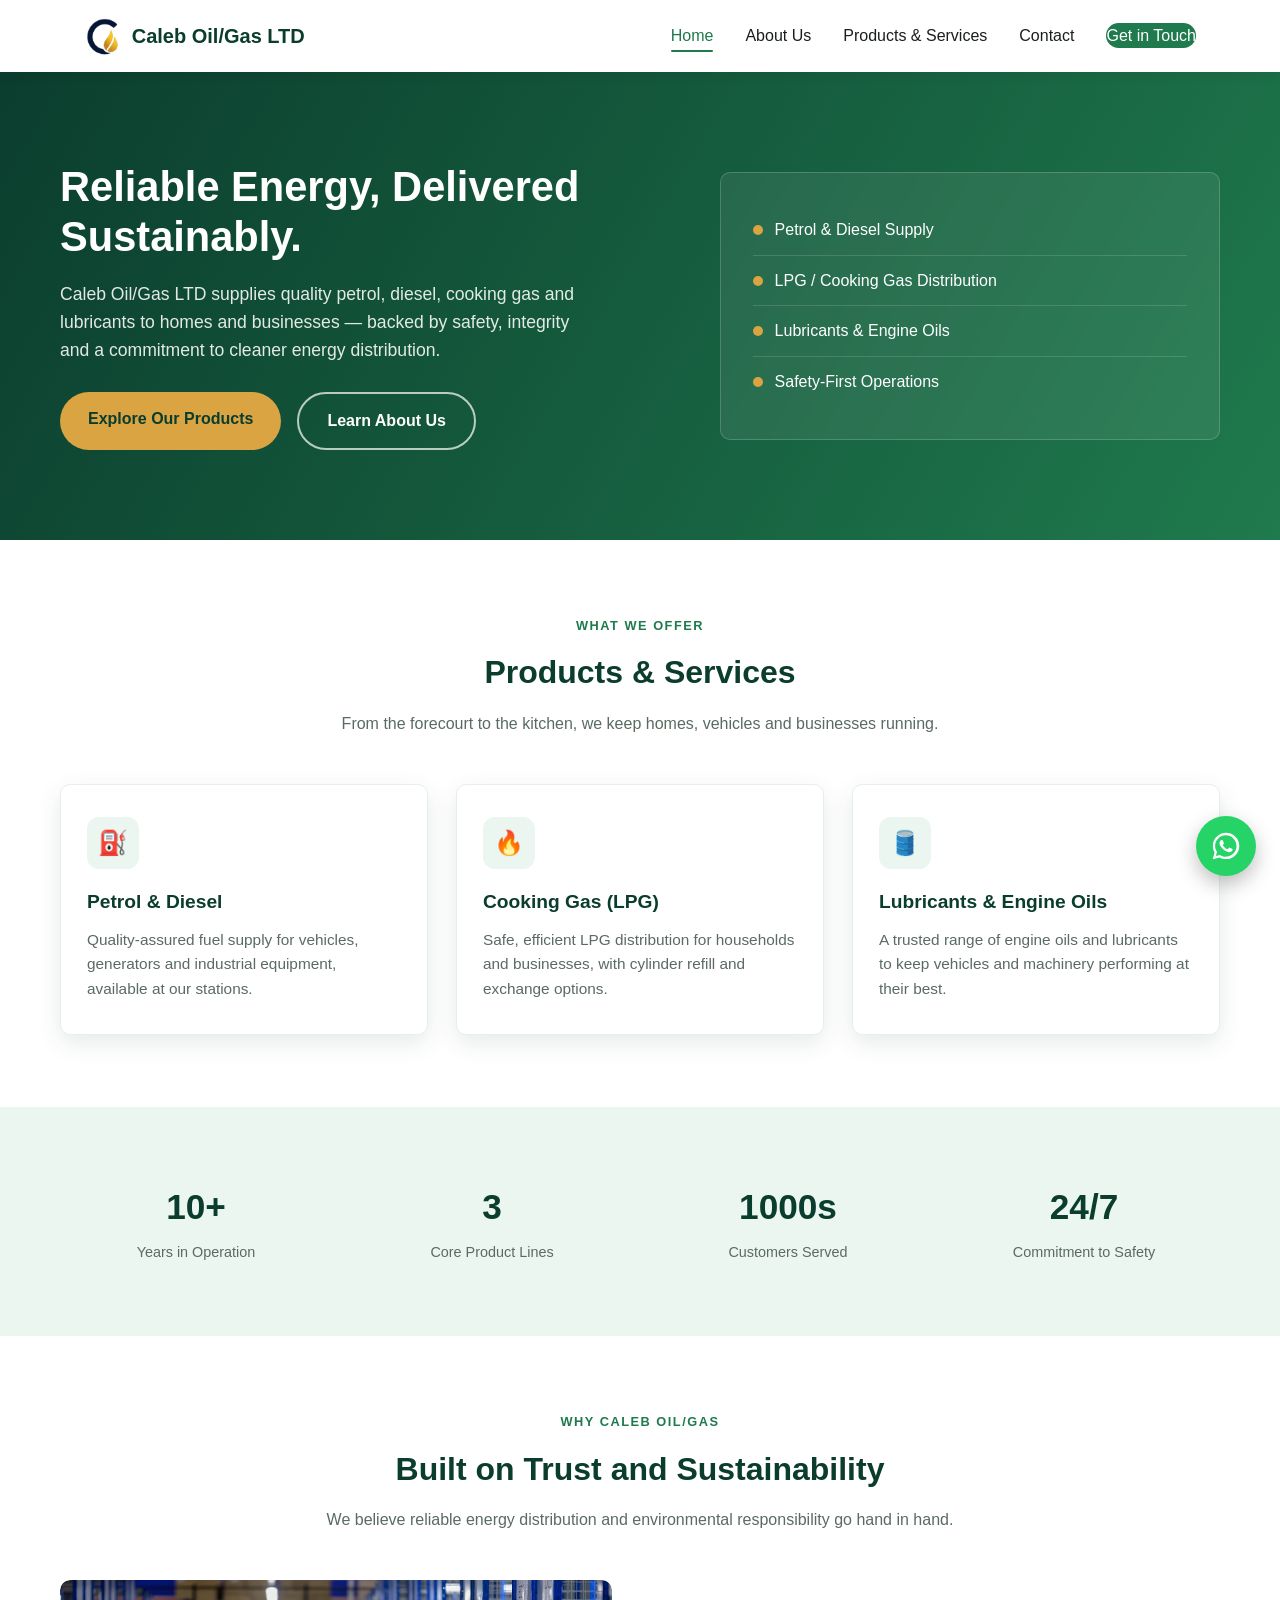
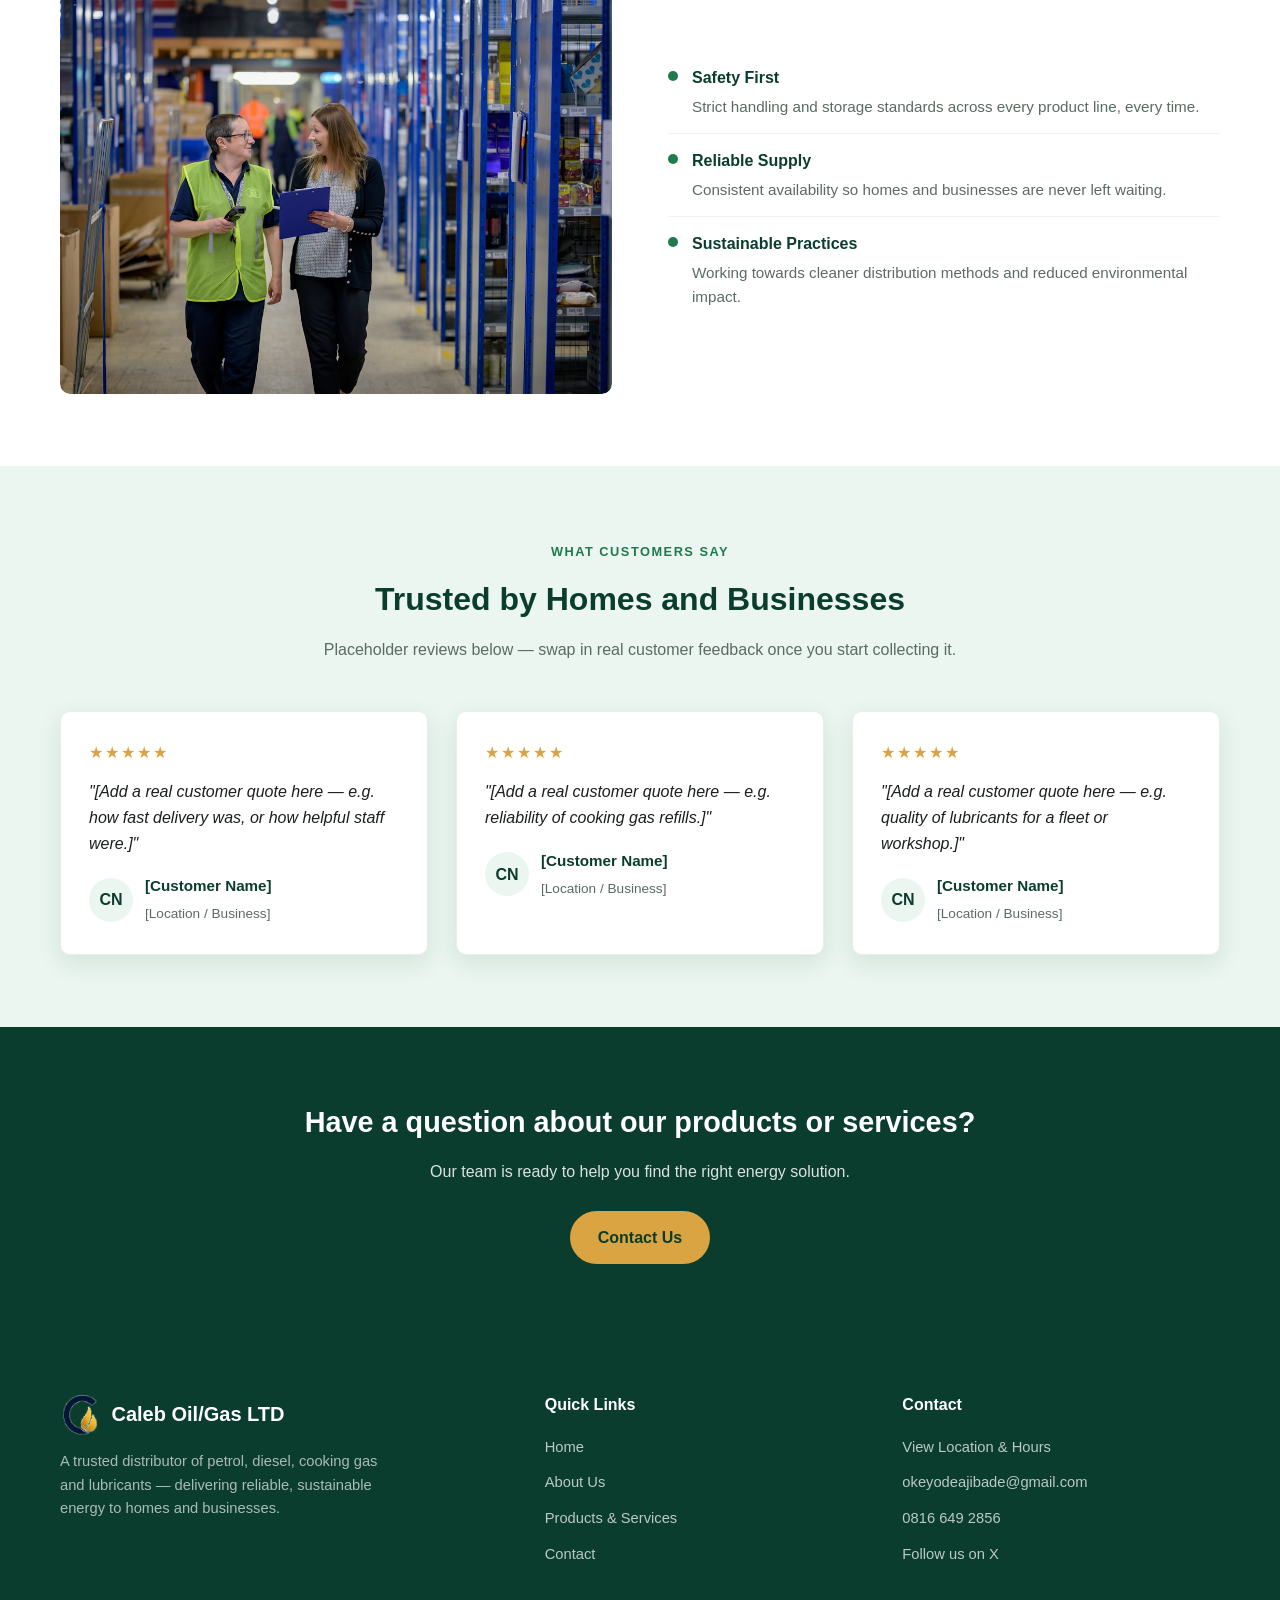
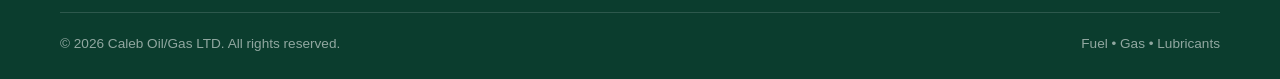
==== index.html @ e78e4479 "Initial commit: Caleb Oil/Gas LTD website Static multi-page site (Home, About, Products, Contact) fo" ====
<!DOCTYPE html>
<html lang="en">
<head>
<meta charset="UTF-8" />
<meta name="viewport" content="width=device-width, initial-scale=1.0" />
<title>Caleb Oil/Gas LTD — Fuel, LPG &amp; Lubricants You Can Trust</title>
<meta name="description" content="Caleb Oil/Gas LTD is a trusted distributor of petrol, diesel, cooking gas (LPG) and lubricants, delivering clean, reliable energy to homes and businesses." />
<link rel="icon" type="image/png" sizes="32x32" href="assets/images/favicon-32.png" />
<link rel="icon" type="image/png" sizes="16x16" href="assets/images/favicon-16.png" />
<link rel="apple-touch-icon" href="assets/images/favicon-180.png" />
<link rel="canonical" href="https://caleb-oil-gas-ltd.netlify.app/" />
<meta property="og:type" content="website" />
<meta property="og:site_name" content="Caleb Oil/Gas LTD" />
<meta property="og:url" content="https://caleb-oil-gas-ltd.netlify.app/" />
<meta property="og:title" content="Caleb Oil/Gas LTD — Fuel, LPG & Lubricants You Can Trust" />
<meta property="og:description" content="Trusted distributor of petrol, diesel, cooking gas (LPG) and lubricants, delivering clean, reliable energy to homes and businesses." />
<meta property="og:image" content="https://caleb-oil-gas-ltd.netlify.app/assets/images/fuel-pump.jpg" />
<meta name="twitter:card" content="summary_large_image" />
<meta name="twitter:title" content="Caleb Oil/Gas LTD" />
<meta name="twitter:description" content="Trusted distributor of petrol, diesel, cooking gas (LPG) and lubricants." />
<meta name="twitter:image" content="https://caleb-oil-gas-ltd.netlify.app/assets/images/fuel-pump.jpg" />
<meta name="twitter:site" content="@aj_boyx" />
<script type="application/ld+json">
{
  "@context": "https://schema.org",
  "@type": "GasStation",
  "name": "Caleb Oil/Gas LTD",
  "description": "Distributor of petrol, diesel, cooking gas (LPG) and lubricants for homes and businesses.",
  "url": "https://caleb-oil-gas-ltd.netlify.app/",
  "telephone": "+2348166492856",
  "email": "okeyodeajibade@gmail.com",
  "image": "https://caleb-oil-gas-ltd.netlify.app/assets/images/fuel-pump.jpg",
  "address": {
    "@type": "PostalAddress",
    "streetAddress": "7 Iworoko Road",
    "addressLocality": "Ado-Ekiti",
    "addressRegion": "Ekiti State",
    "addressCountry": "NG"
  },
  "sameAs": ["https://x.com/aj_boyx"],
  "openingHours": ["Mo-Fr 07:00-19:00", "Sa 08:00-18:00", "Su 09:00-16:00"]
}
</script>
<link rel="stylesheet" href="css/style.css" />
</head>
<body>

<header class="site-header">
  <nav class="nav">
    <a href="index.html" class="brand">
      <img src="assets/images/logo-icon.png" alt="Caleb Oil/Gas LTD logo" class="brand-mark" />
      Caleb Oil/Gas LTD
    </a>
    <button class="menu-toggle" aria-label="Toggle menu">
      <span></span><span></span><span></span>
    </button>
    <ul class="nav-links">
      <li><a href="index.html" class="active">Home</a></li>
      <li><a href="about.html">About Us</a></li>
      <li><a href="products.html">Products &amp; Services</a></li>
      <li><a href="contact.html">Contact</a></li>
      <li><a href="contact.html" class="nav-cta">Get in Touch</a></li>
    </ul>
  </nav>
</header>

<section class="hero">
  <div class="hero-inner">
    <div>
      <h1>Reliable Energy, Delivered Sustainably.</h1>
      <p>Caleb Oil/Gas LTD supplies quality petrol, diesel, cooking gas and lubricants to homes and businesses — backed by safety, integrity and a commitment to cleaner energy distribution.</p>
      <div class="hero-buttons">
        <a href="products.html" class="btn btn-primary">Explore Our Products</a>
        <a href="about.html" class="btn btn-outline">Learn About Us</a>
      </div>
    </div>
    <div class="hero-graphic">
      <ul>
        <li><span class="dot"></span> Petrol &amp; Diesel Supply</li>
        <li><span class="dot"></span> LPG / Cooking Gas Distribution</li>
        <li><span class="dot"></span> Lubricants &amp; Engine Oils</li>
        <li><span class="dot"></span> Safety-First Operations</li>
      </ul>
    </div>
  </div>
</section>

<section>
  <div class="section-header reveal">
    <span class="eyebrow">What We Offer</span>
    <h2>Products &amp; Services</h2>
    <p>From the forecourt to the kitchen, we keep homes, vehicles and businesses running.</p>
  </div>
  <div class="grid reveal-group">
    <div class="card reveal">
      <div class="card-icon">⛽</div>
      <h3>Petrol &amp; Diesel</h3>
      <p>Quality-assured fuel supply for vehicles, generators and industrial equipment, available at our stations.</p>
    </div>
    <div class="card reveal">
      <div class="card-icon">🔥</div>
      <h3>Cooking Gas (LPG)</h3>
      <p>Safe, efficient LPG distribution for households and businesses, with cylinder refill and exchange options.</p>
    </div>
    <div class="card reveal">
      <div class="card-icon">🛢️</div>
      <h3>Lubricants &amp; Engine Oils</h3>
      <p>A trusted range of engine oils and lubricants to keep vehicles and machinery performing at their best.</p>
    </div>
  </div>
</section>

<section class="stats">
  <div class="stats-grid reveal-group">
    <div class="reveal">
      <div class="stat-num">10+</div>
      <div class="stat-label">Years in Operation</div>
    </div>
    <div class="reveal">
      <div class="stat-num">3</div>
      <div class="stat-label">Core Product Lines</div>
    </div>
    <div class="reveal">
      <div class="stat-num">1000s</div>
      <div class="stat-label">Customers Served</div>
    </div>
    <div class="reveal">
      <div class="stat-num">24/7</div>
      <div class="stat-label">Commitment to Safety</div>
    </div>
  </div>
</section>

<section>
  <div class="section-header reveal">
    <span class="eyebrow">Why Caleb Oil/Gas</span>
    <h2>Built on Trust and Sustainability</h2>
    <p>We believe reliable energy distribution and environmental responsibility go hand in hand.</p>
  </div>
  <div class="two-col">
    <div class="img-placeholder img-photo reveal">
      <img src="assets/images/warehouse-team.jpg" alt="Caleb Oil/Gas LTD team at a distribution warehouse" loading="lazy" />
    </div>
    <ul class="value-list reveal">
      <li>
        <span class="dot" style="background:var(--green); margin-top:6px;"></span>
        <div>
          <h4>Safety First</h4>
          <p>Strict handling and storage standards across every product line, every time.</p>
        </div>
      </li>
      <li>
        <span class="dot" style="background:var(--green); margin-top:6px;"></span>
        <div>
          <h4>Reliable Supply</h4>
          <p>Consistent availability so homes and businesses are never left waiting.</p>
        </div>
      </li>
      <li>
        <span class="dot" style="background:var(--green); margin-top:6px;"></span>
        <div>
          <h4>Sustainable Practices</h4>
          <p>Working towards cleaner distribution methods and reduced environmental impact.</p>
        </div>
      </li>
    </ul>
  </div>
</section>

<section style="background: var(--green-pale);">
  <div class="section-header reveal">
    <span class="eyebrow">What Customers Say</span>
    <h2>Trusted by Homes and Businesses</h2>
    <p>Placeholder reviews below — swap in real customer feedback once you start collecting it.</p>
  </div>
  <div class="testimonial-grid reveal-group">
    <div class="testimonial-card reveal">
      <div class="stars">★★★★★</div>
      <p class="quote">"[Add a real customer quote here — e.g. how fast delivery was, or how helpful staff were.]"</p>
      <div class="testimonial-author">
        <div class="testimonial-avatar">CN</div>
        <div>
          <h4>[Customer Name]</h4>
          <span>[Location / Business]</span>
        </div>
      </div>
    </div>
    <div class="testimonial-card reveal">
      <div class="stars">★★★★★</div>
      <p class="quote">"[Add a real customer quote here — e.g. reliability of cooking gas refills.]"</p>
      <div class="testimonial-author">
        <div class="testimonial-avatar">CN</div>
        <div>
          <h4>[Customer Name]</h4>
          <span>[Location / Business]</span>
        </div>
      </div>
    </div>
    <div class="testimonial-card reveal">
      <div class="stars">★★★★★</div>
      <p class="quote">"[Add a real customer quote here — e.g. quality of lubricants for a fleet or workshop.]"</p>
      <div class="testimonial-author">
        <div class="testimonial-avatar">CN</div>
        <div>
          <h4>[Customer Name]</h4>
          <span>[Location / Business]</span>
        </div>
      </div>
    </div>
  </div>
</section>

<section class="cta-band">
  <h2>Have a question about our products or services?</h2>
  <p>Our team is ready to help you find the right energy solution.</p>
  <a href="contact.html" class="btn btn-primary">Contact Us</a>
</section>

<footer class="site-footer">
  <div class="footer-grid">
    <div class="footer-brand">
      <a href="index.html" class="brand">
        <img src="assets/images/logo-icon.png" alt="Caleb Oil/Gas LTD logo" class="brand-mark" />
        Caleb Oil/Gas LTD
      </a>
      <p>A trusted distributor of petrol, diesel, cooking gas and lubricants — delivering reliable, sustainable energy to homes and businesses.</p>
    </div>
    <div class="footer-col">
      <h4>Quick Links</h4>
      <ul>
        <li><a href="index.html">Home</a></li>
        <li><a href="about.html">About Us</a></li>
        <li><a href="products.html">Products &amp; Services</a></li>
        <li><a href="contact.html">Contact</a></li>
      </ul>
    </div>
    <div class="footer-col">
      <h4>Contact</h4>
      <ul>
        <li><a href="contact.html">View Location &amp; Hours</a></li>
        <li><a href="mailto:okeyodeajibade@gmail.com">okeyodeajibade@gmail.com</a></li>
        <li><a href="tel:+2348166492856">0816 649 2856</a></li>
        <li><a href="https://x.com/aj_boyx?s=11" target="_blank" rel="noopener noreferrer">Follow us on X</a></li>
      </ul>
    </div>
  </div>
  <div class="footer-bottom">
    <span>© 2026 Caleb Oil/Gas LTD. All rights reserved.</span>
    <span>Fuel • Gas • Lubricants</span>
  </div>
</footer>

<a href="https://wa.me/2348166492856?text=Hello%20Caleb%20Oil%2FGas%20LTD%2C%20I%27d%20like%20to%20enquire%20about%20your%20products." class="whatsapp-float" target="_blank" rel="noopener noreferrer" aria-label="Chat with us on WhatsApp">
  <svg viewBox="0 0 24 24"><path d="M12.04 2c-5.46 0-9.91 4.45-9.91 9.91 0 1.75.46 3.45 1.32 4.95L2 22l5.25-1.38c1.45.79 3.08 1.21 4.79 1.21 5.46 0 9.91-4.45 9.91-9.91S17.5 2 12.04 2zm0 18.02c-1.48 0-2.93-.4-4.19-1.15l-.3-.18-3.12.82.83-3.04-.19-.31a8.02 8.02 0 0 1-1.24-4.25c0-4.42 3.6-8.02 8.02-8.02 4.42 0 8.02 3.6 8.02 8.02 0 4.42-3.6 8.02-8.02 8.02zm4.4-6.02c-.24-.12-1.43-.7-1.65-.78-.22-.08-.38-.12-.54.12-.16.24-.62.78-.76.94-.14.16-.28.18-.52.06-.24-.12-1.02-.38-1.94-1.2-.72-.64-1.2-1.43-1.34-1.67-.14-.24-.02-.37.1-.49.11-.11.24-.28.36-.42.12-.14.16-.24.24-.4.08-.16.04-.3-.02-.42-.06-.12-.54-1.3-.74-1.78-.2-.47-.4-.4-.54-.41h-.46c-.16 0-.42.06-.64.3-.22.24-.84.82-.84 2s.86 2.32.98 2.48c.12.16 1.7 2.6 4.12 3.64.58.25 1.03.4 1.38.51.58.18 1.11.16 1.53.1.47-.07 1.43-.58 1.63-1.15.2-.56.2-1.04.14-1.14-.06-.1-.22-.16-.46-.28z"/></svg>
</a>
<script src="js/main.js"></script>
</body>
</html>
---- css/style.css ----
:root {
  --green-dark: #0b3d2e;
  --green: #1f7a4d;
  --green-light: #4caf7d;
  --green-pale: #eaf6ef;
  --gold: #d9a441;
  --text-dark: #1a1f1c;
  --text-muted: #5a6b62;
  --white: #ffffff;
  --max-width: 1160px;
  --radius: 10px;
  --shadow: 0 8px 24px rgba(11, 61, 46, 0.10);
}

* {
  box-sizing: border-box;
  margin: 0;
  padding: 0;
}

html {
  scroll-behavior: smooth;
}

body {
  font-family: "Segoe UI", Roboto, Helvetica, Arial, sans-serif;
  color: var(--text-dark);
  background: var(--white);
  line-height: 1.6;
}

a {
  text-decoration: none;
  color: inherit;
}

img {
  max-width: 100%;
  display: block;
}

ul {
  list-style: none;
}

.container {
  max-width: var(--max-width);
  margin: 0 auto;
  padding: 0 24px;
}

/* Header */
.site-header {
  position: sticky;
  top: 0;
  z-index: 100;
  background: var(--white);
  box-shadow: 0 2px 12px rgba(0, 0, 0, 0.06);
}

.nav {
  display: flex;
  align-items: center;
  justify-content: space-between;
  padding: 16px 24px;
  max-width: var(--max-width);
  margin: 0 auto;
}

.brand {
  display: flex;
  align-items: center;
  gap: 10px;
  font-weight: 700;
  font-size: 1.25rem;
  color: var(--green-dark);
}

.brand-mark {
  height: 40px;
  width: auto;
  display: block;
  flex-shrink: 0;
}

.footer-brand .brand-mark {
  height: 44px;
}

.nav-links {
  display: flex;
  gap: 32px;
  align-items: center;
}

.nav-links a {
  font-weight: 500;
  color: var(--text-dark);
  position: relative;
  padding: 4px 0;
}

.nav-links a:hover,
.nav-links a.active {
  color: var(--green);
}

.nav-links a.active::after {
  content: "";
  position: absolute;
  left: 0;
  bottom: -4px;
  width: 100%;
  height: 2px;
  background: var(--green);
  border-radius: 2px;
}

.nav-cta {
  background: var(--green);
  color: var(--white) !important;
  padding: 10px 20px;
  border-radius: 30px;
  font-weight: 600;
  transition: background 0.2s ease;
}

.nav-cta:hover {
  background: var(--green-dark);
}

.menu-toggle {
  display: none;
  flex-direction: column;
  gap: 5px;
  background: none;
  border: none;
  cursor: pointer;
  padding: 6px;
}

.menu-toggle span {
  width: 26px;
  height: 3px;
  background: var(--green-dark);
  border-radius: 2px;
  transition: transform 0.25s ease, opacity 0.2s ease;
}

.menu-toggle.active span:nth-child(1) {
  transform: translateY(8px) rotate(45deg);
}

.menu-toggle.active span:nth-child(2) {
  opacity: 0;
}

.menu-toggle.active span:nth-child(3) {
  transform: translateY(-8px) rotate(-45deg);
}

/* Hero */
.hero {
  background: linear-gradient(120deg, var(--green-dark) 0%, var(--green) 100%);
  color: var(--white);
  padding: 90px 24px;
}

.hero-inner {
  max-width: var(--max-width);
  margin: 0 auto;
  display: grid;
  grid-template-columns: 1.1fr 0.9fr;
  gap: 48px;
  align-items: center;
}

.hero h1 {
  font-size: 2.6rem;
  line-height: 1.2;
  margin-bottom: 18px;
}

.hero p {
  font-size: 1.1rem;
  color: rgba(255, 255, 255, 0.88);
  margin-bottom: 28px;
  max-width: 520px;
}

.hero-buttons {
  display: flex;
  gap: 16px;
  flex-wrap: wrap;
}

.btn {
  display: inline-block;
  padding: 14px 28px;
  border-radius: 30px;
  font-weight: 600;
  transition: transform 0.15s ease, box-shadow 0.15s ease;
}

.btn:active,
.nav-cta:active {
  transform: scale(0.97);
}

.btn-primary {
  background: var(--gold);
  color: var(--green-dark) !important;
}

.btn-primary:hover {
  transform: translateY(-2px);
  box-shadow: 0 6px 18px rgba(217, 164, 65, 0.4);
}

.btn-outline {
  border: 2px solid rgba(255, 255, 255, 0.7);
  color: var(--white) !important;
}

.btn-outline:hover {
  background: rgba(255, 255, 255, 0.12);
}

.hero-graphic {
  background: rgba(255, 255, 255, 0.08);
  border: 1px solid rgba(255, 255, 255, 0.18);
  border-radius: var(--radius);
  padding: 32px;
  backdrop-filter: blur(2px);
}

.hero-graphic ul li {
  display: flex;
  align-items: center;
  gap: 12px;
  padding: 12px 0;
  border-bottom: 1px solid rgba(255, 255, 255, 0.14);
  font-weight: 500;
}

.hero-graphic ul li:last-child {
  border-bottom: none;
}

.dot {
  width: 10px;
  height: 10px;
  border-radius: 50%;
  background: var(--gold);
  flex-shrink: 0;
}

/* Sections */
section {
  padding: 72px 24px;
}

.section-header {
  text-align: center;
  max-width: 640px;
  margin: 0 auto 48px;
}

.eyebrow {
  color: var(--green);
  font-weight: 700;
  letter-spacing: 1.5px;
  text-transform: uppercase;
  font-size: 0.8rem;
}

.section-header h2 {
  font-size: 2rem;
  margin: 10px 0 12px;
  color: var(--green-dark);
}

.section-header p {
  color: var(--text-muted);
}

/* Cards grid */
.grid {
  max-width: var(--max-width);
  margin: 0 auto;
  display: grid;
  grid-template-columns: repeat(3, 1fr);
  gap: 28px;
}

.card {
  background: var(--white);
  border: 1px solid #e6efe9;
  border-radius: var(--radius);
  padding: 32px 26px;
  box-shadow: var(--shadow);
  transition: transform 0.2s ease;
}

.card:hover {
  transform: translateY(-4px);
}

.card-icon {
  width: 52px;
  height: 52px;
  border-radius: 12px;
  background: var(--green-pale);
  display: flex;
  align-items: center;
  justify-content: center;
  font-size: 1.5rem;
  margin-bottom: 18px;
}

.card h3 {
  color: var(--green-dark);
  margin-bottom: 10px;
  font-size: 1.2rem;
}

.card p {
  color: var(--text-muted);
  font-size: 0.96rem;
}

/* Stats band */
.stats {
  background: var(--green-pale);
}

.stats-grid {
  max-width: var(--max-width);
  margin: 0 auto;
  display: grid;
  grid-template-columns: repeat(4, 1fr);
  gap: 24px;
  text-align: center;
}

.stat-num {
  font-size: 2.2rem;
  font-weight: 800;
  color: var(--green-dark);
}

.stat-label {
  color: var(--text-muted);
  font-size: 0.9rem;
  margin-top: 6px;
}

/* CTA band */
.cta-band {
  background: var(--green-dark);
  color: var(--white);
  text-align: center;
}

.cta-band h2 {
  font-size: 1.8rem;
  margin-bottom: 14px;
}

.cta-band p {
  color: rgba(255, 255, 255, 0.85);
  margin-bottom: 26px;
}

/* Two column content */
.two-col {
  max-width: var(--max-width);
  margin: 0 auto;
  display: grid;
  grid-template-columns: 1fr 1fr;
  gap: 56px;
  align-items: center;
}

.two-col img,
.img-placeholder {
  border-radius: var(--radius);
}

.img-placeholder {
  width: 100%;
  aspect-ratio: 4/3;
  background: linear-gradient(135deg, var(--green-pale), #d7ecdf);
  display: flex;
  align-items: center;
  justify-content: center;
  color: var(--green);
  font-weight: 700;
  font-size: 1.1rem;
  border: 1px dashed var(--green-light);
}

.img-placeholder.img-photo {
  border: none;
  padding: 0;
  overflow: hidden;
}

.img-placeholder.img-photo img {
  width: 100%;
  height: 100%;
  object-fit: cover;
}

.value-list li {
  display: flex;
  gap: 14px;
  padding: 14px 0;
  border-bottom: 1px solid #eef3f0;
}

.value-list li:last-child {
  border-bottom: none;
}

.value-list h4 {
  color: var(--green-dark);
  margin-bottom: 4px;
}

.value-list p {
  color: var(--text-muted);
  font-size: 0.95rem;
}

/* Timeline (About page) */
.timeline {
  max-width: 780px;
  margin: 0 auto;
  border-left: 3px solid var(--green-light);
  padding-left: 32px;
}

.timeline-item {
  position: relative;
  padding-bottom: 36px;
}

.timeline-item:last-child {
  padding-bottom: 0;
}

.timeline-item::before {
  content: "";
  position: absolute;
  left: -40px;
  top: 4px;
  width: 14px;
  height: 14px;
  border-radius: 50%;
  background: var(--gold);
  border: 3px solid var(--white);
  box-shadow: 0 0 0 2px var(--green-light);
}

.timeline-year {
  color: var(--green);
  font-weight: 700;
  font-size: 0.9rem;
}

.timeline-item h4 {
  margin: 4px 0 6px;
  color: var(--green-dark);
}

.timeline-item p {
  color: var(--text-muted);
}

/* Products page */
.product-detail {
  max-width: var(--max-width);
  margin: 0 auto 64px;
  display: grid;
  grid-template-columns: 0.9fr 1.1fr;
  gap: 48px;
  align-items: center;
}

.product-detail.reverse .img-placeholder {
  order: 2;
}

.tag-list {
  display: flex;
  flex-wrap: wrap;
  gap: 10px;
  margin-top: 18px;
}

.tag {
  background: var(--green-pale);
  color: var(--green-dark);
  padding: 6px 14px;
  border-radius: 20px;
  font-size: 0.85rem;
  font-weight: 600;
}

/* Contact page */
.contact-grid {
  max-width: var(--max-width);
  margin: 0 auto;
  display: grid;
  grid-template-columns: 1fr 1fr;
  gap: 40px;
}

.contact-card {
  background: var(--white);
  border: 1px solid #e6efe9;
  border-radius: var(--radius);
  padding: 28px;
  box-shadow: var(--shadow);
  display: flex;
  gap: 18px;
  align-items: flex-start;
}

.contact-card .card-icon {
  flex-shrink: 0;
  margin-bottom: 0;
}

.contact-card h3 {
  color: var(--green-dark);
  margin-bottom: 6px;
}

.contact-card p, .contact-card a {
  color: var(--text-muted);
}

.map-placeholder {
  grid-column: 1 / -1;
  height: 320px;
  border-radius: var(--radius);
  background: repeating-linear-gradient(45deg, var(--green-pale), var(--green-pale) 12px, #ddefe4 12px, #ddefe4 24px);
  display: flex;
  align-items: center;
  justify-content: center;
  color: var(--green-dark);
  font-weight: 700;
  border: 1px solid #d7ecdf;
}

.map-embed {
  grid-column: 1 / -1;
  height: 320px;
  border-radius: var(--radius);
  overflow: hidden;
  border: 1px solid #d7ecdf;
  box-shadow: var(--shadow);
}

.hours-list li {
  display: flex;
  justify-content: space-between;
  padding: 10px 0;
  border-bottom: 1px solid #eef3f0;
  color: var(--text-muted);
}

.hours-list li span:first-child {
  color: var(--text-dark);
  font-weight: 600;
}

/* Footer */
.site-footer {
  background: var(--green-dark);
  color: rgba(255, 255, 255, 0.85);
  padding: 56px 24px 24px;
}

.footer-grid {
  max-width: var(--max-width);
  margin: 0 auto;
  display: grid;
  grid-template-columns: 1.4fr 1fr 1fr;
  gap: 40px;
  padding-bottom: 36px;
}

.footer-brand .brand {
  color: var(--white);
}

.footer-brand p {
  margin-top: 14px;
  color: rgba(255, 255, 255, 0.65);
  font-size: 0.92rem;
  max-width: 320px;
}

.footer-col h4 {
  margin-bottom: 16px;
  font-size: 1rem;
  color: var(--white);
}

.footer-col li {
  margin-bottom: 10px;
}

.footer-col a {
  color: rgba(255, 255, 255, 0.72);
  font-size: 0.92rem;
}

.footer-col a:hover {
  color: var(--gold);
}

.footer-bottom {
  max-width: var(--max-width);
  margin: 0 auto;
  border-top: 1px solid rgba(255, 255, 255, 0.14);
  padding-top: 20px;
  font-size: 0.85rem;
  color: rgba(255, 255, 255, 0.55);
  display: flex;
  justify-content: space-between;
  flex-wrap: wrap;
  gap: 10px;
}

/* Responsive */
@media (max-width: 900px) {
  .hero-inner,
  .two-col,
  .product-detail,
  .contact-grid {
    grid-template-columns: 1fr;
  }

  .product-detail.reverse .img-placeholder {
    order: 0;
  }

  .grid {
    grid-template-columns: repeat(2, 1fr);
  }

  .stats-grid {
    grid-template-columns: repeat(2, 1fr);
    row-gap: 32px;
  }

  .footer-grid {
    grid-template-columns: 1fr 1fr;
  }
}

@media (max-width: 680px) {
  .menu-toggle {
    display: flex;
  }

  .nav-links {
    position: absolute;
    top: 100%;
    left: 0;
    right: 0;
    background: var(--white);
    flex-direction: column;
    align-items: flex-start;
    gap: 0;
    padding: 8px 24px 20px;
    box-shadow: 0 8px 16px rgba(0, 0, 0, 0.08);
    display: flex;
    opacity: 0;
    visibility: hidden;
    transform: translateY(-8px);
    transition: opacity 200ms ease-out, transform 200ms ease-out, visibility 200ms;
  }

  .nav-links.open {
    opacity: 1;
    visibility: visible;
    transform: none;
  }

  .nav-links li {
    width: 100%;
    padding: 10px 0;
    border-bottom: 1px solid #eef3f0;
  }

  .nav-cta {
    display: inline-block;
    margin-top: 8px;
  }

  .hero {
    padding: 56px 20px;
  }

  .hero h1 {
    font-size: 2rem;
  }

  .grid {
    grid-template-columns: 1fr;
  }

  .stats-grid {
    grid-template-columns: 1fr 1fr;
  }

  .footer-grid {
    grid-template-columns: 1fr;
  }
}

/* Scroll reveal */
.reveal {
  opacity: 0;
  transform: translateY(24px);
  transition: opacity 0.7s ease, transform 0.7s ease;
}

.reveal.in-view {
  opacity: 1;
  transform: none;
}

@media (prefers-reduced-motion: reduce) {
  .reveal {
    opacity: 1;
    transform: none;
    transition: none;
  }
}

/* WhatsApp floating button */
.whatsapp-float {
  position: fixed;
  bottom: 24px;
  right: 24px;
  width: 60px;
  height: 60px;
  border-radius: 50%;
  background: #25d366;
  display: flex;
  align-items: center;
  justify-content: center;
  box-shadow: 0 8px 20px rgba(0, 0, 0, 0.25);
  z-index: 200;
  transition: transform 0.2s ease;
}

.whatsapp-float:hover {
  transform: scale(1.08);
}

.whatsapp-float svg {
  width: 32px;
  height: 32px;
  fill: var(--white);
}

@media (max-width: 680px) {
  .whatsapp-float {
    width: 52px;
    height: 52px;
    bottom: 18px;
    right: 18px;
  }

  .whatsapp-float svg {
    width: 28px;
    height: 28px;
  }
}

/* Contact form */
.contact-form {
  max-width: 720px;
  margin: 0 auto;
  background: var(--white);
  border: 1px solid #e6efe9;
  border-radius: var(--radius);
  box-shadow: var(--shadow);
  padding: 40px;
}

.form-row {
  display: grid;
  grid-template-columns: 1fr 1fr;
  gap: 20px;
}

.form-group {
  margin-bottom: 20px;
}

.form-group label {
  display: block;
  font-weight: 600;
  color: var(--green-dark);
  margin-bottom: 8px;
  font-size: 0.92rem;
}

.form-group input,
.form-group textarea {
  width: 100%;
  padding: 12px 14px;
  border: 1px solid #d7e3dc;
  border-radius: 8px;
  font-family: inherit;
  font-size: 0.96rem;
  color: var(--text-dark);
  background: var(--white);
  transition: border-color 0.2s ease, box-shadow 0.2s ease;
}

.form-group input:focus,
.form-group textarea:focus {
  outline: none;
  border-color: var(--green);
  box-shadow: 0 0 0 3px rgba(31, 122, 77, 0.15);
}

.form-group textarea {
  resize: vertical;
}

.hidden-field {
  position: absolute;
  left: -9999px;
}

.contact-form .btn {
  border: none;
  cursor: pointer;
  font-size: 1rem;
}

@media (max-width: 680px) {
  .contact-form {
    padding: 26px 20px;
  }

  .form-row {
    grid-template-columns: 1fr;
  }
}

/* FAQ */
.faq-list {
  max-width: 780px;
  margin: 0 auto;
}

.faq-item {
  background: var(--white);
  border: 1px solid #e6efe9;
  border-radius: var(--radius);
  margin-bottom: 14px;
  overflow: hidden;
}

.faq-item summary {
  list-style: none;
  cursor: pointer;
  padding: 20px 24px;
  font-weight: 600;
  color: var(--green-dark);
  display: flex;
  justify-content: space-between;
  align-items: center;
  gap: 12px;
}

.faq-item summary::-webkit-details-marker {
  display: none;
}

.faq-item summary::after {
  content: "+";
  font-size: 1.4rem;
  color: var(--green);
  flex-shrink: 0;
  transition: transform 0.2s ease;
}

.faq-item[open] summary::after {
  transform: rotate(45deg);
}

.faq-content {
  overflow: hidden;
  height: 0;
  transition: height 250ms ease-out;
}

.faq-item p {
  padding: 0 24px 20px;
  color: var(--text-muted);
  margin: 0;
}

@media (prefers-reduced-motion: reduce) {
  .faq-content {
    transition: none;
  }
}

/* Group-entrance stagger for card/gallery/testimonial grids */
.grid.reveal-group > *:nth-child(1),
.gallery-grid.reveal-group > *:nth-child(1),
.testimonial-grid.reveal-group > *:nth-child(1),
.stats-grid.reveal-group > *:nth-child(1),
.contact-grid.reveal-group > *:nth-child(1) {
  transition-delay: 0ms;
}
.grid.reveal-group > *:nth-child(2),
.gallery-grid.reveal-group > *:nth-child(2),
.testimonial-grid.reveal-group > *:nth-child(2),
.stats-grid.reveal-group > *:nth-child(2),
.contact-grid.reveal-group > *:nth-child(2) {
  transition-delay: 70ms;
}
.grid.reveal-group > *:nth-child(3),
.gallery-grid.reveal-group > *:nth-child(3),
.testimonial-grid.reveal-group > *:nth-child(3),
.stats-grid.reveal-group > *:nth-child(3),
.contact-grid.reveal-group > *:nth-child(3) {
  transition-delay: 140ms;
}
.grid.reveal-group > *:nth-child(4),
.gallery-grid.reveal-group > *:nth-child(4),
.testimonial-grid.reveal-group > *:nth-child(4),
.stats-grid.reveal-group > *:nth-child(4),
.contact-grid.reveal-group > *:nth-child(4) {
  transition-delay: 210ms;
}
.grid.reveal-group > *:nth-child(5),
.gallery-grid.reveal-group > *:nth-child(5),
.contact-grid.reveal-group > *:nth-child(5) {
  transition-delay: 280ms;
}
.grid.reveal-group > *:nth-child(6),
.gallery-grid.reveal-group > *:nth-child(6),
.contact-grid.reveal-group > *:nth-child(6) {
  transition-delay: 350ms;
}

/* Testimonials */
.testimonial-grid {
  max-width: var(--max-width);
  margin: 0 auto;
  display: grid;
  grid-template-columns: repeat(3, 1fr);
  gap: 28px;
}

@media (max-width: 900px) {
  .testimonial-grid {
    grid-template-columns: 1fr;
  }
}

.testimonial-card {
  background: var(--white);
  border: 1px solid #e6efe9;
  border-radius: var(--radius);
  padding: 28px;
  box-shadow: var(--shadow);
}

.testimonial-card .stars {
  color: var(--gold);
  letter-spacing: 2px;
  margin-bottom: 14px;
}

.testimonial-card p.quote {
  color: var(--text-dark);
  font-style: italic;
  margin-bottom: 18px;
}

.testimonial-author {
  display: flex;
  align-items: center;
  gap: 12px;
}

.testimonial-avatar {
  width: 44px;
  height: 44px;
  border-radius: 50%;
  background: var(--green-pale);
  color: var(--green-dark);
  font-weight: 700;
  display: flex;
  align-items: center;
  justify-content: center;
  flex-shrink: 0;
}

.testimonial-author h4 {
  color: var(--green-dark);
  font-size: 0.95rem;
  margin-bottom: 2px;
}

.testimonial-author span {
  color: var(--text-muted);
  font-size: 0.85rem;
}

/* Gallery */
.gallery-grid {
  max-width: var(--max-width);
  margin: 0 auto;
  display: grid;
  grid-template-columns: repeat(3, 1fr);
  gap: 20px;
}

.gallery-item {
  border-radius: var(--radius);
  overflow: hidden;
  aspect-ratio: 4/3;
  box-shadow: var(--shadow);
}

.gallery-item img {
  width: 100%;
  height: 100%;
  object-fit: cover;
  transition: transform 0.35s ease;
}

.gallery-item:hover img {
  transform: scale(1.06);
}

@media (max-width: 900px) {
  .gallery-grid {
    grid-template-columns: repeat(2, 1fr);
  }
}

@media (max-width: 680px) {
  .gallery-grid {
    grid-template-columns: 1fr;
  }
}
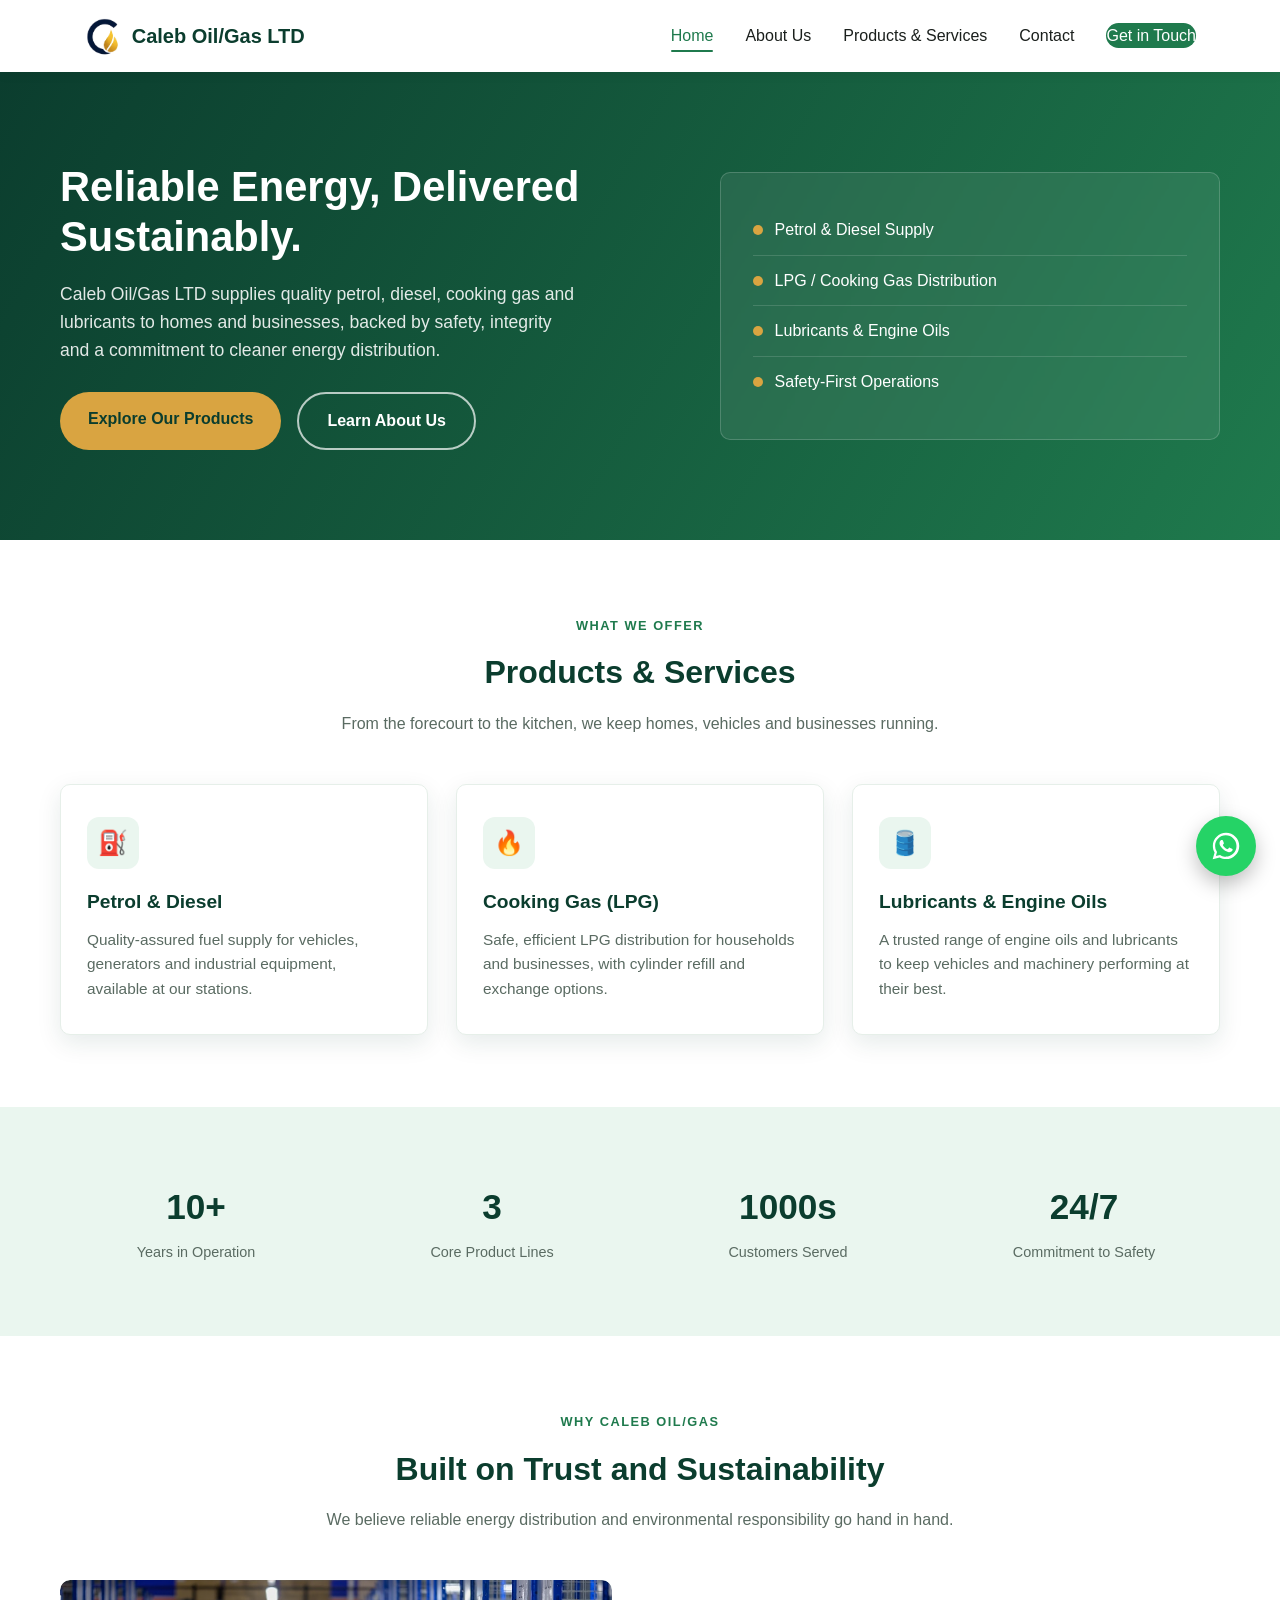
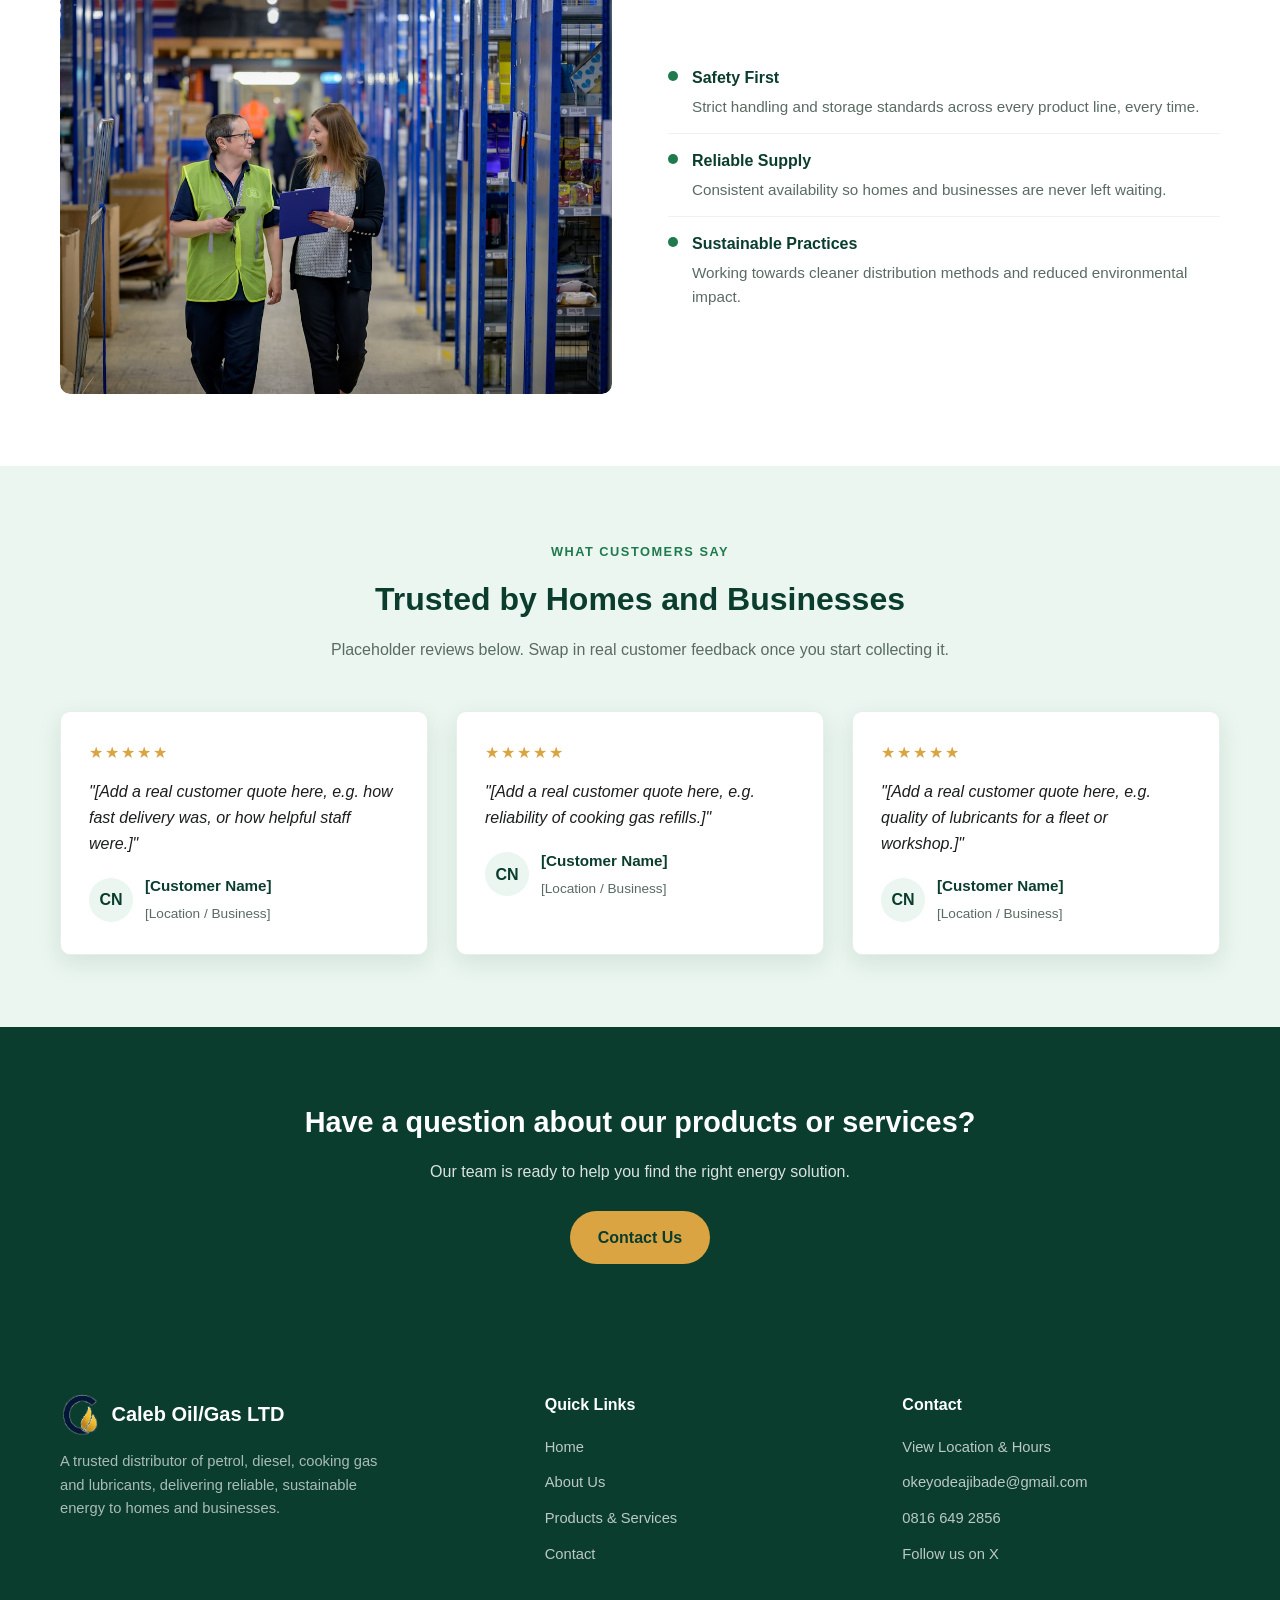
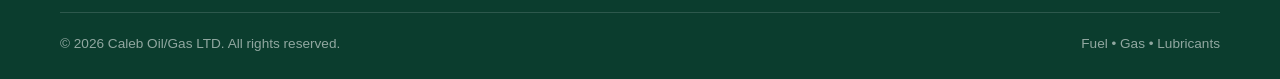
==== commit 71510e79: "Remove em-dashes from site copy Rewrite titles and body text to use plain punctuation instead of em-" ====
--- a/index.html
+++ b/index.html
@@ -3,7 +3,7 @@
 <head>
 <meta charset="UTF-8" />
 <meta name="viewport" content="width=device-width, initial-scale=1.0" />
-<title>Caleb Oil/Gas LTD — Fuel, LPG &amp; Lubricants You Can Trust</title>
+<title>Caleb Oil/Gas LTD | Fuel, LPG &amp; Lubricants You Can Trust</title>
 <meta name="description" content="Caleb Oil/Gas LTD is a trusted distributor of petrol, diesel, cooking gas (LPG) and lubricants, delivering clean, reliable energy to homes and businesses." />
 <link rel="icon" type="image/png" sizes="32x32" href="assets/images/favicon-32.png" />
 <link rel="icon" type="image/png" sizes="16x16" href="assets/images/favicon-16.png" />
@@ -12,7 +12,7 @@
 <meta property="og:type" content="website" />
 <meta property="og:site_name" content="Caleb Oil/Gas LTD" />
 <meta property="og:url" content="https://caleb-oil-gas-ltd.netlify.app/" />
-<meta property="og:title" content="Caleb Oil/Gas LTD — Fuel, LPG & Lubricants You Can Trust" />
+<meta property="og:title" content="Caleb Oil/Gas LTD | Fuel, LPG & Lubricants You Can Trust" />
 <meta property="og:description" content="Trusted distributor of petrol, diesel, cooking gas (LPG) and lubricants, delivering clean, reliable energy to homes and businesses." />
 <meta property="og:image" content="https://caleb-oil-gas-ltd.netlify.app/assets/images/fuel-pump.jpg" />
 <meta name="twitter:card" content="summary_large_image" />
@@ -68,7 +68,7 @@
   <div class="hero-inner">
     <div>
       <h1>Reliable Energy, Delivered Sustainably.</h1>
-      <p>Caleb Oil/Gas LTD supplies quality petrol, diesel, cooking gas and lubricants to homes and businesses — backed by safety, integrity and a commitment to cleaner energy distribution.</p>
+      <p>Caleb Oil/Gas LTD supplies quality petrol, diesel, cooking gas and lubricants to homes and businesses, backed by safety, integrity and a commitment to cleaner energy distribution.</p>
       <div class="hero-buttons">
         <a href="products.html" class="btn btn-primary">Explore Our Products</a>
         <a href="about.html" class="btn btn-outline">Learn About Us</a>
@@ -171,12 +171,12 @@
   <div class="section-header reveal">
     <span class="eyebrow">What Customers Say</span>
     <h2>Trusted by Homes and Businesses</h2>
-    <p>Placeholder reviews below — swap in real customer feedback once you start collecting it.</p>
+    <p>Placeholder reviews below. Swap in real customer feedback once you start collecting it.</p>
   </div>
   <div class="testimonial-grid reveal-group">
     <div class="testimonial-card reveal">
       <div class="stars">★★★★★</div>
-      <p class="quote">"[Add a real customer quote here — e.g. how fast delivery was, or how helpful staff were.]"</p>
+      <p class="quote">"[Add a real customer quote here, e.g. how fast delivery was, or how helpful staff were.]"</p>
       <div class="testimonial-author">
         <div class="testimonial-avatar">CN</div>
         <div>
@@ -187,7 +187,7 @@
     </div>
     <div class="testimonial-card reveal">
       <div class="stars">★★★★★</div>
-      <p class="quote">"[Add a real customer quote here — e.g. reliability of cooking gas refills.]"</p>
+      <p class="quote">"[Add a real customer quote here, e.g. reliability of cooking gas refills.]"</p>
       <div class="testimonial-author">
         <div class="testimonial-avatar">CN</div>
         <div>
@@ -198,7 +198,7 @@
     </div>
     <div class="testimonial-card reveal">
       <div class="stars">★★★★★</div>
-      <p class="quote">"[Add a real customer quote here — e.g. quality of lubricants for a fleet or workshop.]"</p>
+      <p class="quote">"[Add a real customer quote here, e.g. quality of lubricants for a fleet or workshop.]"</p>
       <div class="testimonial-author">
         <div class="testimonial-avatar">CN</div>
         <div>
@@ -223,7 +223,7 @@
         <img src="assets/images/logo-icon.png" alt="Caleb Oil/Gas LTD logo" class="brand-mark" />
         Caleb Oil/Gas LTD
       </a>
-      <p>A trusted distributor of petrol, diesel, cooking gas and lubricants — delivering reliable, sustainable energy to homes and businesses.</p>
+      <p>A trusted distributor of petrol, diesel, cooking gas and lubricants, delivering reliable, sustainable energy to homes and businesses.</p>
     </div>
     <div class="footer-col">
       <h4>Quick Links</h4>
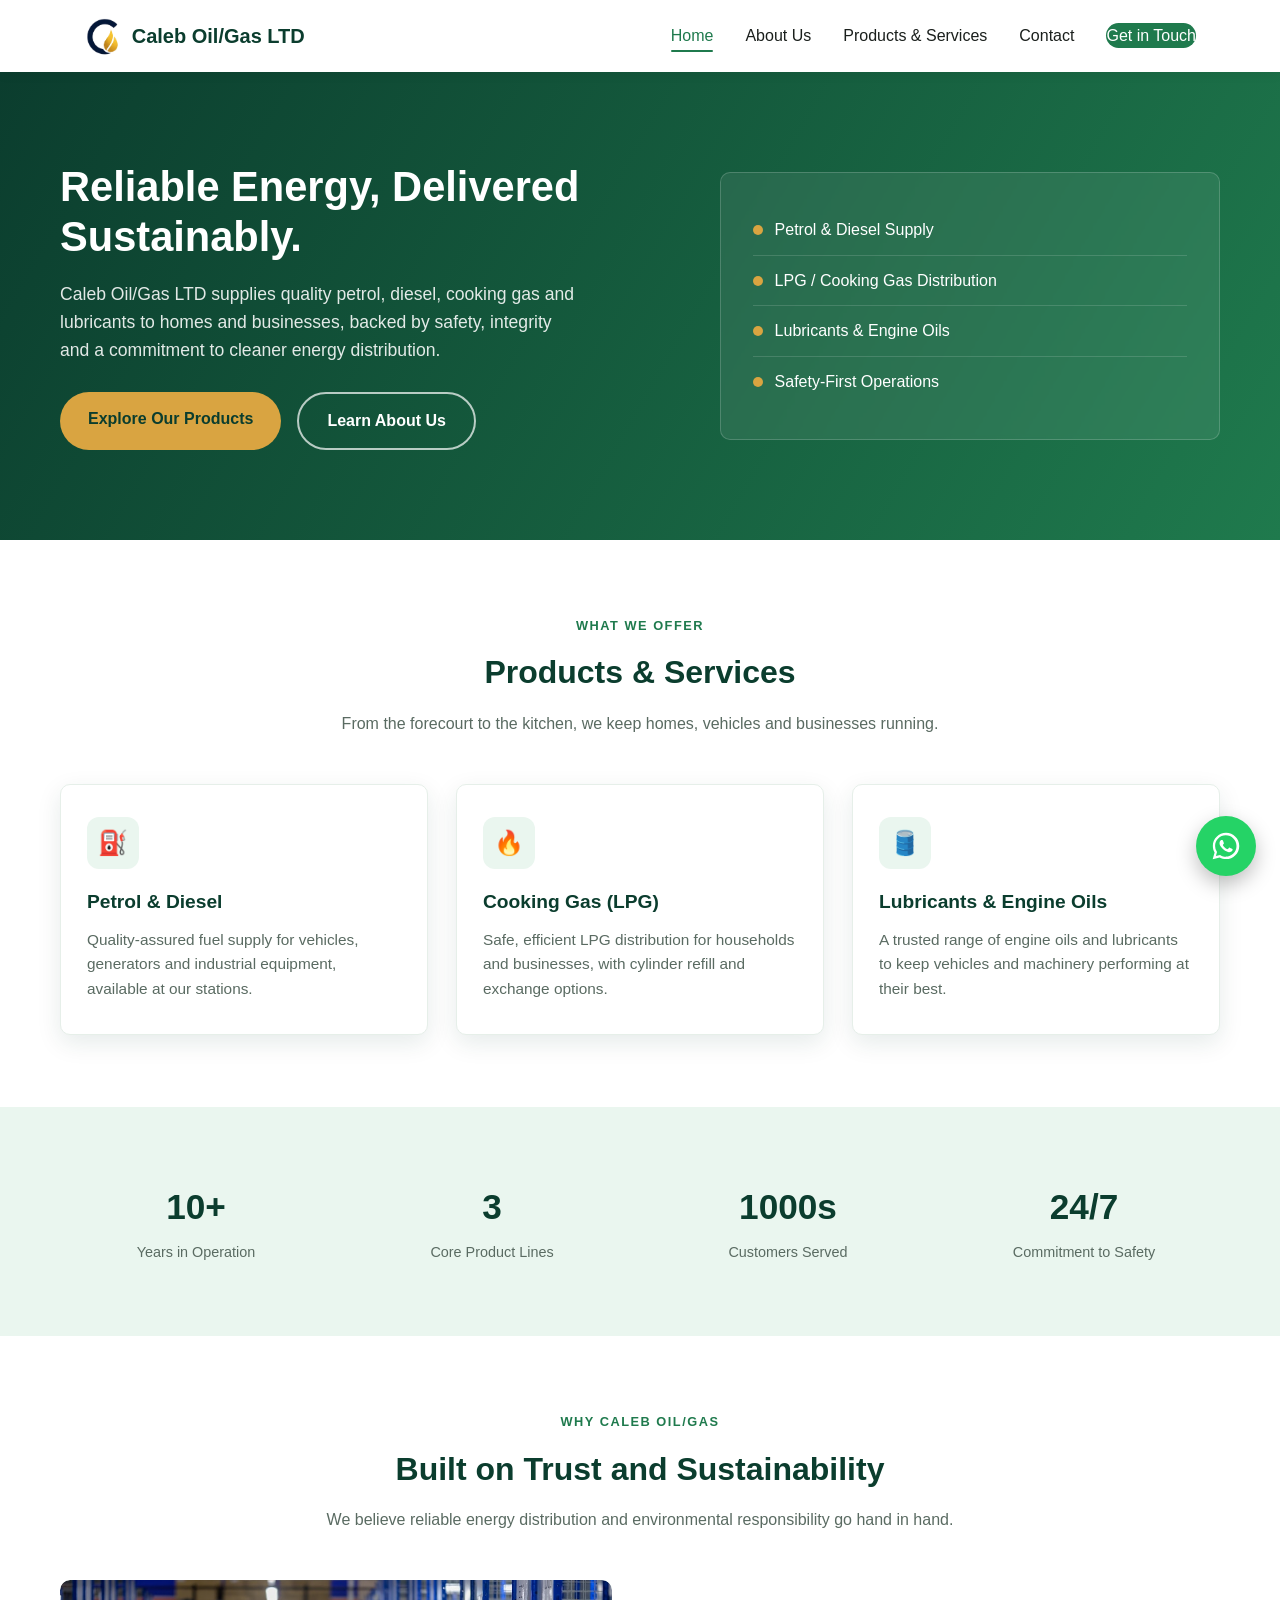
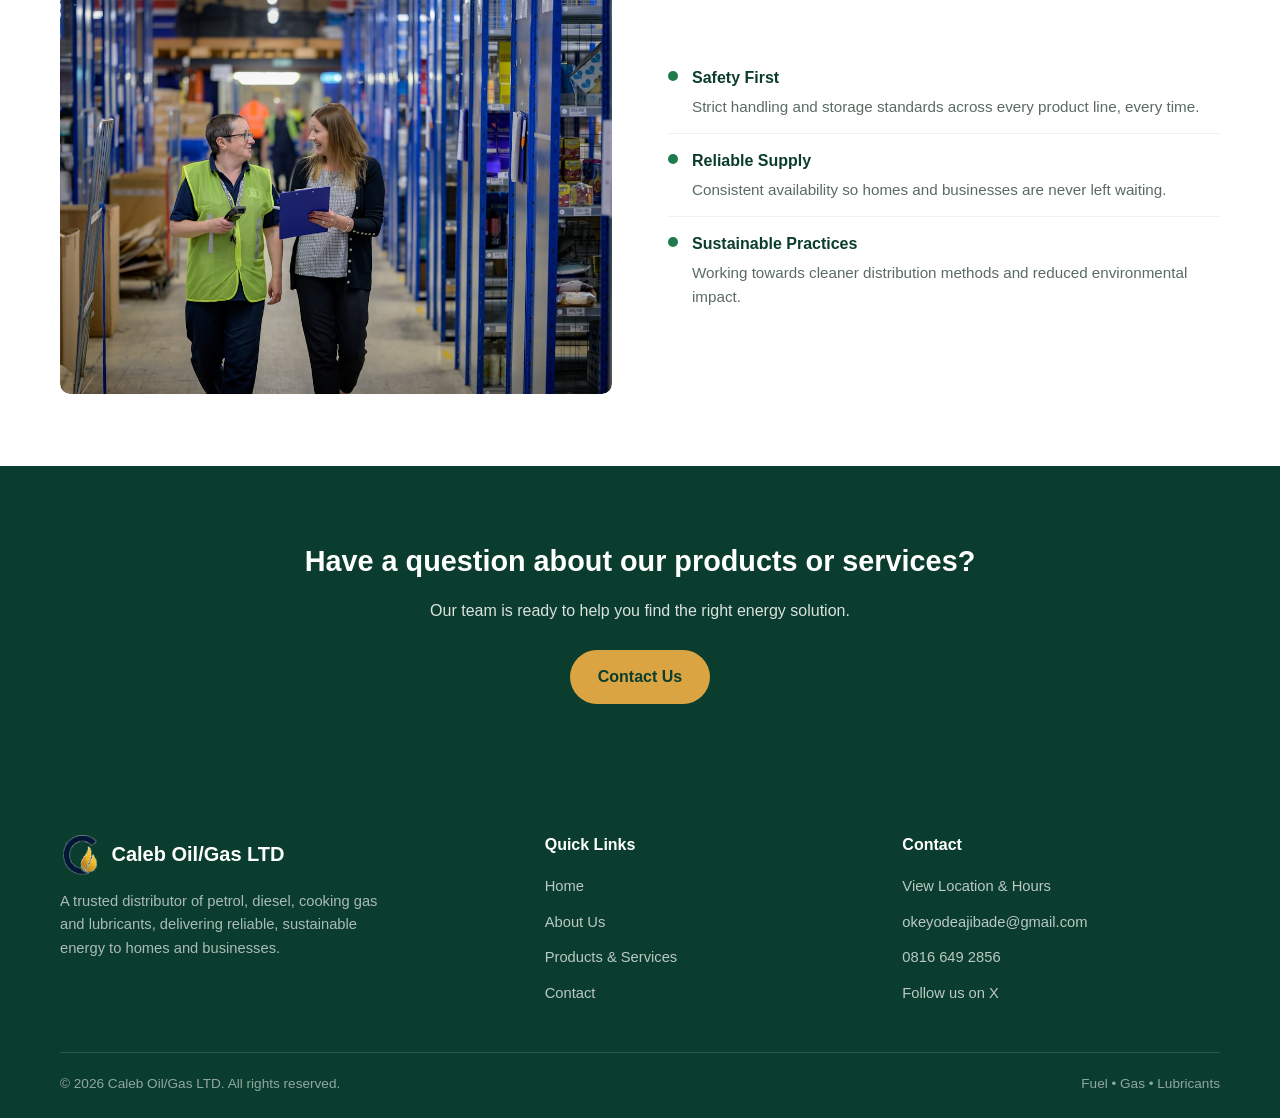
==== commit dd877152: "Use real years in About timeline, remove placeholder testimonials Timeline now shows 2016/2019/2022/" ====
--- a/index.html
+++ b/index.html
@@ -167,49 +167,6 @@
   </div>
 </section>
 
-<section style="background: var(--green-pale);">
-  <div class="section-header reveal">
-    <span class="eyebrow">What Customers Say</span>
-    <h2>Trusted by Homes and Businesses</h2>
-    <p>Placeholder reviews below. Swap in real customer feedback once you start collecting it.</p>
-  </div>
-  <div class="testimonial-grid reveal-group">
-    <div class="testimonial-card reveal">
-      <div class="stars">★★★★★</div>
-      <p class="quote">"[Add a real customer quote here, e.g. how fast delivery was, or how helpful staff were.]"</p>
-      <div class="testimonial-author">
-        <div class="testimonial-avatar">CN</div>
-        <div>
-          <h4>[Customer Name]</h4>
-          <span>[Location / Business]</span>
-        </div>
-      </div>
-    </div>
-    <div class="testimonial-card reveal">
-      <div class="stars">★★★★★</div>
-      <p class="quote">"[Add a real customer quote here, e.g. reliability of cooking gas refills.]"</p>
-      <div class="testimonial-author">
-        <div class="testimonial-avatar">CN</div>
-        <div>
-          <h4>[Customer Name]</h4>
-          <span>[Location / Business]</span>
-        </div>
-      </div>
-    </div>
-    <div class="testimonial-card reveal">
-      <div class="stars">★★★★★</div>
-      <p class="quote">"[Add a real customer quote here, e.g. quality of lubricants for a fleet or workshop.]"</p>
-      <div class="testimonial-author">
-        <div class="testimonial-avatar">CN</div>
-        <div>
-          <h4>[Customer Name]</h4>
-          <span>[Location / Business]</span>
-        </div>
-      </div>
-    </div>
-  </div>
-</section>
-
 <section class="cta-band">
   <h2>Have a question about our products or services?</h2>
   <p>Our team is ready to help you find the right energy solution.</p>
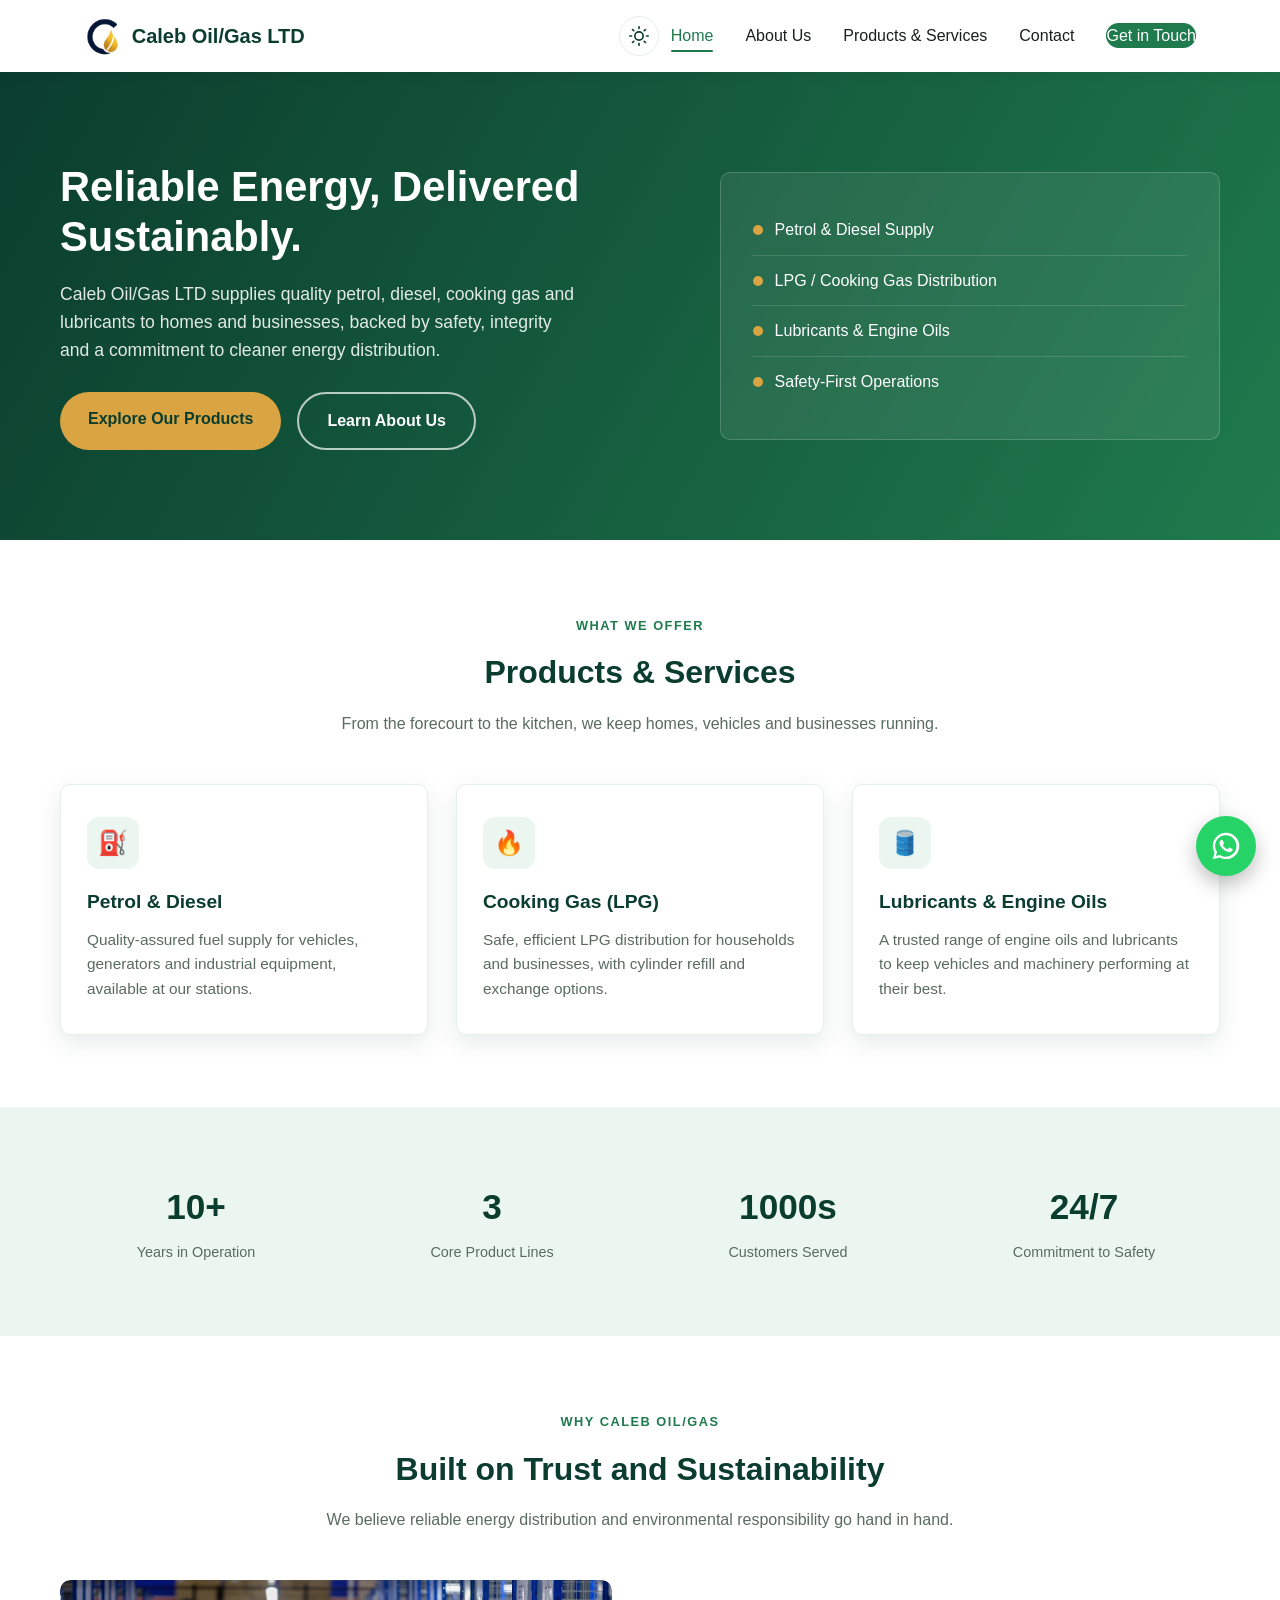
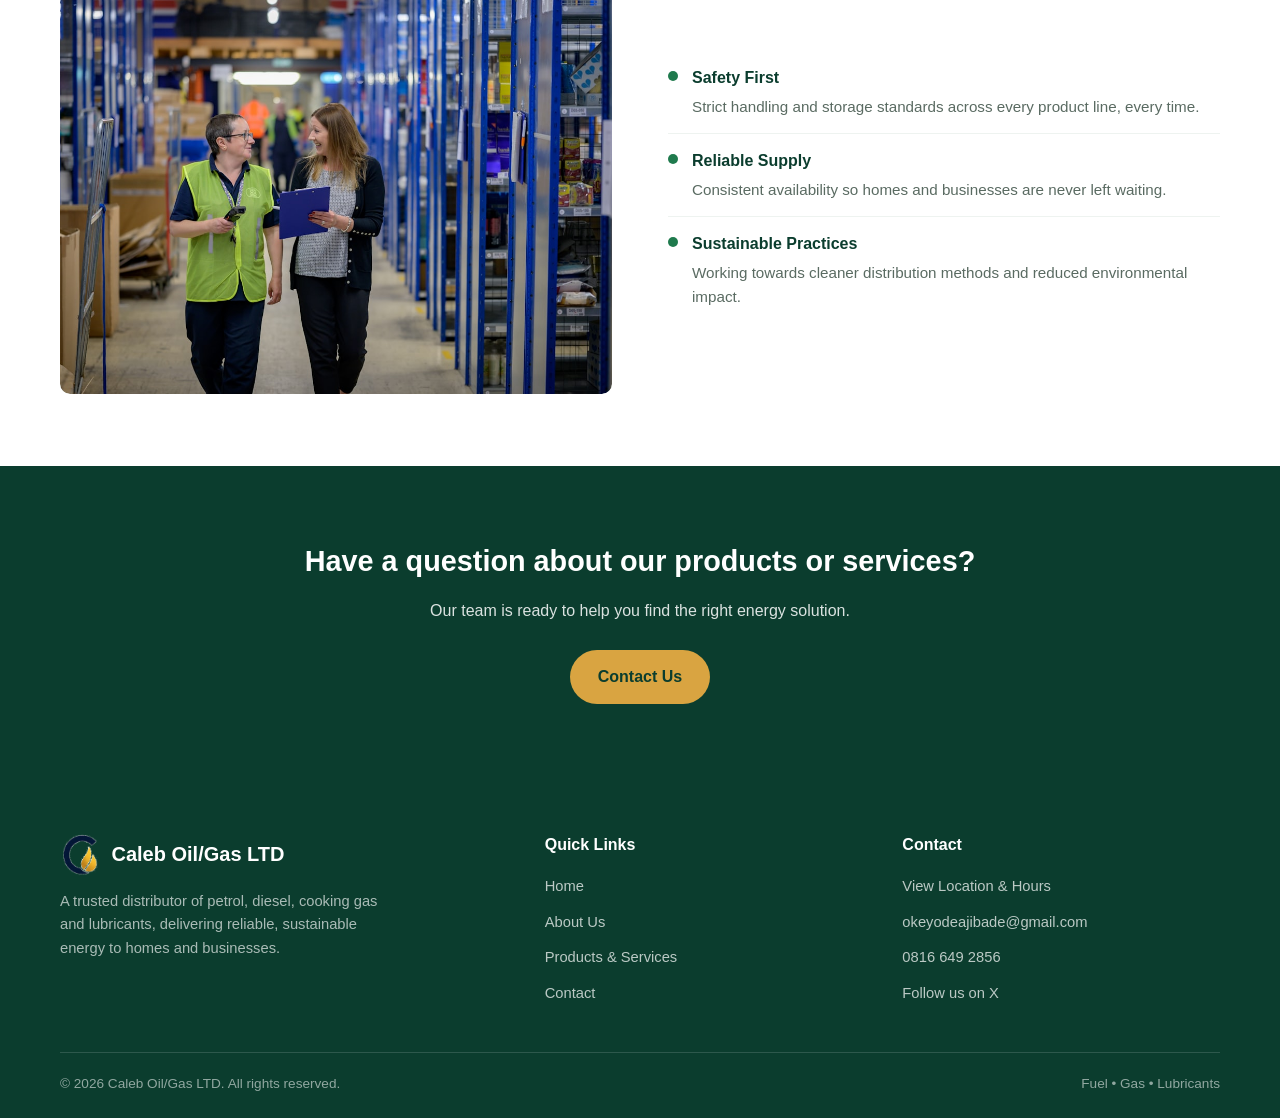
==== commit ed8fa6df: "Add dark mode, request-a-quote form, and gallery lightbox - Dark mode toggle in the header, persiste" ====
--- a/index.html
+++ b/index.html
@@ -2,6 +2,13 @@
 <html lang="en">
 <head>
 <meta charset="UTF-8" />
+<script>
+(function () {
+  var saved = localStorage.getItem("theme");
+  var theme = saved || (window.matchMedia("(prefers-color-scheme: dark)").matches ? "dark" : "light");
+  document.documentElement.setAttribute("data-theme", theme);
+})();
+</script>
 <meta name="viewport" content="width=device-width, initial-scale=1.0" />
 <title>Caleb Oil/Gas LTD | Fuel, LPG &amp; Lubricants You Can Trust</title>
 <meta name="description" content="Caleb Oil/Gas LTD is a trusted distributor of petrol, diesel, cooking gas (LPG) and lubricants, delivering clean, reliable energy to homes and businesses." />
@@ -51,16 +58,22 @@
       <img src="assets/images/logo-icon.png" alt="Caleb Oil/Gas LTD logo" class="brand-mark" />
       Caleb Oil/Gas LTD
     </a>
-    <button class="menu-toggle" aria-label="Toggle menu">
-      <span></span><span></span><span></span>
-    </button>
-    <ul class="nav-links">
-      <li><a href="index.html" class="active">Home</a></li>
-      <li><a href="about.html">About Us</a></li>
-      <li><a href="products.html">Products &amp; Services</a></li>
-      <li><a href="contact.html">Contact</a></li>
-      <li><a href="contact.html" class="nav-cta">Get in Touch</a></li>
-    </ul>
+    <div class="nav-right">
+      <button class="theme-toggle" aria-label="Switch to dark mode" title="Switch to dark mode">
+        <svg class="icon-sun" viewBox="0 0 24 24" fill="none" stroke="currentColor" stroke-width="2" stroke-linecap="round" stroke-linejoin="round"><circle cx="12" cy="12" r="5"/><line x1="12" y1="1" x2="12" y2="3"/><line x1="12" y1="21" x2="12" y2="23"/><line x1="4.22" y1="4.22" x2="5.64" y2="5.64"/><line x1="18.36" y1="18.36" x2="19.78" y2="19.78"/><line x1="1" y1="12" x2="3" y2="12"/><line x1="21" y1="12" x2="23" y2="12"/><line x1="4.22" y1="19.78" x2="5.64" y2="18.36"/><line x1="18.36" y1="5.64" x2="19.78" y2="4.22"/></svg>
+        <svg class="icon-moon" viewBox="0 0 24 24" fill="currentColor"><path d="M21 12.79A9 9 0 1111.21 3 7 7 0 0021 12.79z"/></svg>
+      </button>
+      <button class="menu-toggle" aria-label="Toggle menu">
+        <span></span><span></span><span></span>
+      </button>
+      <ul class="nav-links">
+        <li><a href="index.html" class="active">Home</a></li>
+        <li><a href="about.html">About Us</a></li>
+        <li><a href="products.html">Products &amp; Services</a></li>
+        <li><a href="contact.html">Contact</a></li>
+        <li><a href="contact.html" class="nav-cta">Get in Touch</a></li>
+      </ul>
+    </div>
   </nav>
 </header>
 
--- a/css/style.css
+++ b/css/style.css
@@ -7,9 +7,47 @@
   --text-dark: #1a1f1c;
   --text-muted: #5a6b62;
   --white: #ffffff;
+  --heading: var(--green-dark);
+  --page-bg: #ffffff;
+  --surface: #ffffff;
+  --border: #e6efe9;
+  --border-soft: #eef3f0;
   --max-width: 1160px;
   --radius: 10px;
   --shadow: 0 8px 24px rgba(11, 61, 46, 0.10);
+  color-scheme: light;
+}
+
+:root[data-theme="dark"] {
+  --green: #34b673;
+  --green-light: #5fd696;
+  --green-pale: #14261f;
+  --text-dark: #eaf3ee;
+  --text-muted: #9db3a8;
+  --heading: #d7f2e3;
+  --page-bg: #0d1712;
+  --surface: #16241f;
+  --border: #24382f;
+  --border-soft: #1c2f27;
+  --shadow: 0 8px 24px rgba(0, 0, 0, 0.45);
+  color-scheme: dark;
+}
+
+@media (prefers-color-scheme: dark) {
+  :root:not([data-theme="light"]) {
+    --green: #34b673;
+    --green-light: #5fd696;
+    --green-pale: #14261f;
+    --text-dark: #eaf3ee;
+    --text-muted: #9db3a8;
+    --heading: #d7f2e3;
+    --page-bg: #0d1712;
+    --surface: #16241f;
+    --border: #24382f;
+    --border-soft: #1c2f27;
+    --shadow: 0 8px 24px rgba(0, 0, 0, 0.45);
+    color-scheme: dark;
+  }
 }
 
 * {
@@ -25,8 +63,9 @@
 body {
   font-family: "Segoe UI", Roboto, Helvetica, Arial, sans-serif;
   color: var(--text-dark);
-  background: var(--white);
+  background: var(--page-bg);
   line-height: 1.6;
+  transition: background-color 0.2s ease, color 0.2s ease;
 }
 
 a {
@@ -54,8 +93,9 @@
   position: sticky;
   top: 0;
   z-index: 100;
-  background: var(--white);
+  background: var(--surface);
   box-shadow: 0 2px 12px rgba(0, 0, 0, 0.06);
+  transition: background-color 0.2s ease;
 }
 
 .nav {
@@ -67,13 +107,19 @@
   margin: 0 auto;
 }
 
+.nav-right {
+  display: flex;
+  align-items: center;
+  gap: 12px;
+}
+
 .brand {
   display: flex;
   align-items: center;
   gap: 10px;
   font-weight: 700;
   font-size: 1.25rem;
-  color: var(--green-dark);
+  color: var(--heading);
 }
 
 .brand-mark {
@@ -129,6 +175,47 @@
   background: var(--green-dark);
 }
 
+.theme-toggle {
+  display: flex;
+  align-items: center;
+  justify-content: center;
+  width: 40px;
+  height: 40px;
+  border-radius: 50%;
+  border: 1px solid var(--border);
+  background: none;
+  color: var(--heading);
+  cursor: pointer;
+  margin-left: 12px;
+  flex-shrink: 0;
+  transition: background-color 0.2s ease, border-color 0.2s ease, transform 0.15s ease;
+}
+
+.theme-toggle:hover {
+  background: var(--green-pale);
+}
+
+.theme-toggle:active {
+  transform: scale(0.92);
+}
+
+.theme-toggle svg {
+  width: 20px;
+  height: 20px;
+}
+
+.theme-toggle .icon-moon {
+  display: none;
+}
+
+:root[data-theme="dark"] .theme-toggle .icon-sun {
+  display: none;
+}
+
+:root[data-theme="dark"] .theme-toggle .icon-moon {
+  display: block;
+}
+
 .menu-toggle {
   display: none;
   flex-direction: column;
@@ -142,7 +229,7 @@
 .menu-toggle span {
   width: 26px;
   height: 3px;
-  background: var(--green-dark);
+  background: var(--heading);
   border-radius: 2px;
   transition: transform 0.25s ease, opacity 0.2s ease;
 }
@@ -277,7 +364,7 @@
 .section-header h2 {
   font-size: 2rem;
   margin: 10px 0 12px;
-  color: var(--green-dark);
+  color: var(--heading);
 }
 
 .section-header p {
@@ -294,12 +381,12 @@
 }
 
 .card {
-  background: var(--white);
-  border: 1px solid #e6efe9;
+  background: var(--surface);
+  border: 1px solid var(--border);
   border-radius: var(--radius);
   padding: 32px 26px;
   box-shadow: var(--shadow);
-  transition: transform 0.2s ease;
+  transition: transform 0.2s ease, background-color 0.2s ease, border-color 0.2s ease;
 }
 
 .card:hover {
@@ -319,7 +406,7 @@
 }
 
 .card h3 {
-  color: var(--green-dark);
+  color: var(--heading);
   margin-bottom: 10px;
   font-size: 1.2rem;
 }
@@ -346,7 +433,7 @@
 .stat-num {
   font-size: 2.2rem;
   font-weight: 800;
-  color: var(--green-dark);
+  color: var(--heading);
 }
 
 .stat-label {
@@ -390,7 +477,7 @@
 .img-placeholder {
   width: 100%;
   aspect-ratio: 4/3;
-  background: linear-gradient(135deg, var(--green-pale), #d7ecdf);
+  background: linear-gradient(135deg, var(--green-pale), var(--border));
   display: flex;
   align-items: center;
   justify-content: center;
@@ -416,7 +503,7 @@
   display: flex;
   gap: 14px;
   padding: 14px 0;
-  border-bottom: 1px solid #eef3f0;
+  border-bottom: 1px solid var(--border-soft);
 }
 
 .value-list li:last-child {
@@ -424,7 +511,7 @@
 }
 
 .value-list h4 {
-  color: var(--green-dark);
+  color: var(--heading);
   margin-bottom: 4px;
 }
 
@@ -459,7 +546,7 @@
   height: 14px;
   border-radius: 50%;
   background: var(--gold);
-  border: 3px solid var(--white);
+  border: 3px solid var(--surface);
   box-shadow: 0 0 0 2px var(--green-light);
 }
 
@@ -471,7 +558,7 @@
 
 .timeline-item h4 {
   margin: 4px 0 6px;
-  color: var(--green-dark);
+  color: var(--heading);
 }
 
 .timeline-item p {
@@ -501,7 +588,7 @@
 
 .tag {
   background: var(--green-pale);
-  color: var(--green-dark);
+  color: var(--heading);
   padding: 6px 14px;
   border-radius: 20px;
   font-size: 0.85rem;
@@ -518,8 +605,8 @@
 }
 
 .contact-card {
-  background: var(--white);
-  border: 1px solid #e6efe9;
+  background: var(--surface);
+  border: 1px solid var(--border);
   border-radius: var(--radius);
   padding: 28px;
   box-shadow: var(--shadow);
@@ -534,7 +621,7 @@
 }
 
 .contact-card h3 {
-  color: var(--green-dark);
+  color: var(--heading);
   margin-bottom: 6px;
 }
 
@@ -546,13 +633,13 @@
   grid-column: 1 / -1;
   height: 320px;
   border-radius: var(--radius);
-  background: repeating-linear-gradient(45deg, var(--green-pale), var(--green-pale) 12px, #ddefe4 12px, #ddefe4 24px);
+  background: repeating-linear-gradient(45deg, var(--green-pale), var(--green-pale) 12px, var(--border) 12px, var(--border) 24px);
   display: flex;
   align-items: center;
   justify-content: center;
-  color: var(--green-dark);
+  color: var(--heading);
   font-weight: 700;
-  border: 1px solid #d7ecdf;
+  border: 1px solid var(--border);
 }
 
 .map-embed {
@@ -560,7 +647,7 @@
   height: 320px;
   border-radius: var(--radius);
   overflow: hidden;
-  border: 1px solid #d7ecdf;
+  border: 1px solid var(--border);
   box-shadow: var(--shadow);
 }
 
@@ -568,7 +655,7 @@
   display: flex;
   justify-content: space-between;
   padding: 10px 0;
-  border-bottom: 1px solid #eef3f0;
+  border-bottom: 1px solid var(--border-soft);
   color: var(--text-muted);
 }
 
@@ -673,12 +760,13 @@
     top: 100%;
     left: 0;
     right: 0;
-    background: var(--white);
+    background: var(--surface);
     flex-direction: column;
     align-items: flex-start;
     gap: 0;
     padding: 8px 24px 20px;
     box-shadow: 0 8px 16px rgba(0, 0, 0, 0.08);
+    border-bottom: 1px solid var(--border);
     display: flex;
     opacity: 0;
     visibility: hidden;
@@ -695,7 +783,7 @@
   .nav-links li {
     width: 100%;
     padding: 10px 0;
-    border-bottom: 1px solid #eef3f0;
+    border-bottom: 1px solid var(--border-soft);
   }
 
   .nav-cta {
@@ -789,8 +877,8 @@
 .contact-form {
   max-width: 720px;
   margin: 0 auto;
-  background: var(--white);
-  border: 1px solid #e6efe9;
+  background: var(--surface);
+  border: 1px solid var(--border);
   border-radius: var(--radius);
   box-shadow: var(--shadow);
   padding: 40px;
@@ -809,25 +897,27 @@
 .form-group label {
   display: block;
   font-weight: 600;
-  color: var(--green-dark);
+  color: var(--heading);
   margin-bottom: 8px;
   font-size: 0.92rem;
 }
 
 .form-group input,
+.form-group select,
 .form-group textarea {
   width: 100%;
   padding: 12px 14px;
-  border: 1px solid #d7e3dc;
+  border: 1px solid var(--border);
   border-radius: 8px;
   font-family: inherit;
   font-size: 0.96rem;
   color: var(--text-dark);
-  background: var(--white);
+  background: var(--surface);
   transition: border-color 0.2s ease, box-shadow 0.2s ease;
 }
 
 .form-group input:focus,
+.form-group select:focus,
 .form-group textarea:focus {
   outline: none;
   border-color: var(--green);
@@ -838,6 +928,26 @@
   resize: vertical;
 }
 
+.form-group input.invalid,
+.form-group select.invalid,
+.form-group textarea.invalid {
+  border-color: #d9534f;
+}
+
+.form-group input.invalid:focus,
+.form-group select.invalid:focus,
+.form-group textarea.invalid:focus {
+  box-shadow: 0 0 0 3px rgba(217, 83, 79, 0.15);
+}
+
+.field-error {
+  display: block;
+  color: #d9534f;
+  font-size: 0.82rem;
+  margin-top: 6px;
+  min-height: 1.1em;
+}
+
 .hidden-field {
   position: absolute;
   left: -9999px;
@@ -866,8 +976,8 @@
 }
 
 .faq-item {
-  background: var(--white);
-  border: 1px solid #e6efe9;
+  background: var(--surface);
+  border: 1px solid var(--border);
   border-radius: var(--radius);
   margin-bottom: 14px;
   overflow: hidden;
@@ -878,7 +988,7 @@
   cursor: pointer;
   padding: 20px 24px;
   font-weight: 600;
-  color: var(--green-dark);
+  color: var(--heading);
   display: flex;
   justify-content: space-between;
   align-items: center;
@@ -975,8 +1085,8 @@
 }
 
 .testimonial-card {
-  background: var(--white);
-  border: 1px solid #e6efe9;
+  background: var(--surface);
+  border: 1px solid var(--border);
   border-radius: var(--radius);
   padding: 28px;
   box-shadow: var(--shadow);
@@ -1005,7 +1115,7 @@
   height: 44px;
   border-radius: 50%;
   background: var(--green-pale);
-  color: var(--green-dark);
+  color: var(--heading);
   font-weight: 700;
   display: flex;
   align-items: center;
@@ -1014,7 +1124,7 @@
 }
 
 .testimonial-author h4 {
-  color: var(--green-dark);
+  color: var(--heading);
   font-size: 0.95rem;
   margin-bottom: 2px;
 }
@@ -1051,6 +1161,125 @@
   transform: scale(1.06);
 }
 
+.gallery-item {
+  cursor: zoom-in;
+}
+
+/* Lightbox */
+.lightbox {
+  position: fixed;
+  inset: 0;
+  background: rgba(6, 14, 10, 0.9);
+  display: flex;
+  align-items: center;
+  justify-content: center;
+  z-index: 300;
+  padding: 60px 24px;
+  opacity: 0;
+  visibility: hidden;
+  transition: opacity 0.25s ease, visibility 0.25s ease;
+}
+
+.lightbox.open {
+  opacity: 1;
+  visibility: visible;
+}
+
+.lightbox-img {
+  max-width: 90vw;
+  max-height: 82vh;
+  border-radius: 8px;
+  box-shadow: 0 20px 60px rgba(0, 0, 0, 0.5);
+  opacity: 0;
+  transform: scale(0.96);
+  transition: opacity 0.25s ease, transform 0.25s ease;
+}
+
+.lightbox.open .lightbox-img {
+  opacity: 1;
+  transform: none;
+}
+
+.lightbox-close,
+.lightbox-prev,
+.lightbox-next {
+  position: absolute;
+  background: rgba(255, 255, 255, 0.1);
+  border: 1px solid rgba(255, 255, 255, 0.25);
+  color: var(--white);
+  width: 44px;
+  height: 44px;
+  border-radius: 50%;
+  display: flex;
+  align-items: center;
+  justify-content: center;
+  cursor: pointer;
+  font-size: 1.3rem;
+  line-height: 1;
+  transition: background-color 0.2s ease, transform 0.15s ease;
+}
+
+.lightbox-close:hover,
+.lightbox-prev:hover,
+.lightbox-next:hover {
+  background: rgba(255, 255, 255, 0.2);
+}
+
+.lightbox-close:active,
+.lightbox-prev:active,
+.lightbox-next:active {
+  transform: scale(0.92);
+}
+
+.lightbox-close {
+  top: 20px;
+  right: 20px;
+}
+
+.lightbox-prev {
+  left: 20px;
+  top: 50%;
+  transform: translateY(-50%);
+}
+
+.lightbox-next {
+  right: 20px;
+  top: 50%;
+  transform: translateY(-50%);
+}
+
+.lightbox-prev:active {
+  transform: translateY(-50%) scale(0.92);
+}
+
+.lightbox-next:active {
+  transform: translateY(-50%) scale(0.92);
+}
+
+.lightbox-counter {
+  position: absolute;
+  bottom: 24px;
+  left: 50%;
+  transform: translateX(-50%);
+  color: rgba(255, 255, 255, 0.75);
+  font-size: 0.85rem;
+  letter-spacing: 0.5px;
+}
+
+@media (max-width: 680px) {
+  .lightbox-prev,
+  .lightbox-next {
+    width: 38px;
+    height: 38px;
+    font-size: 1.1rem;
+  }
+
+  .lightbox-close {
+    top: 12px;
+    right: 12px;
+  }
+}
+
 @media (max-width: 900px) {
   .gallery-grid {
     grid-template-columns: repeat(2, 1fr);
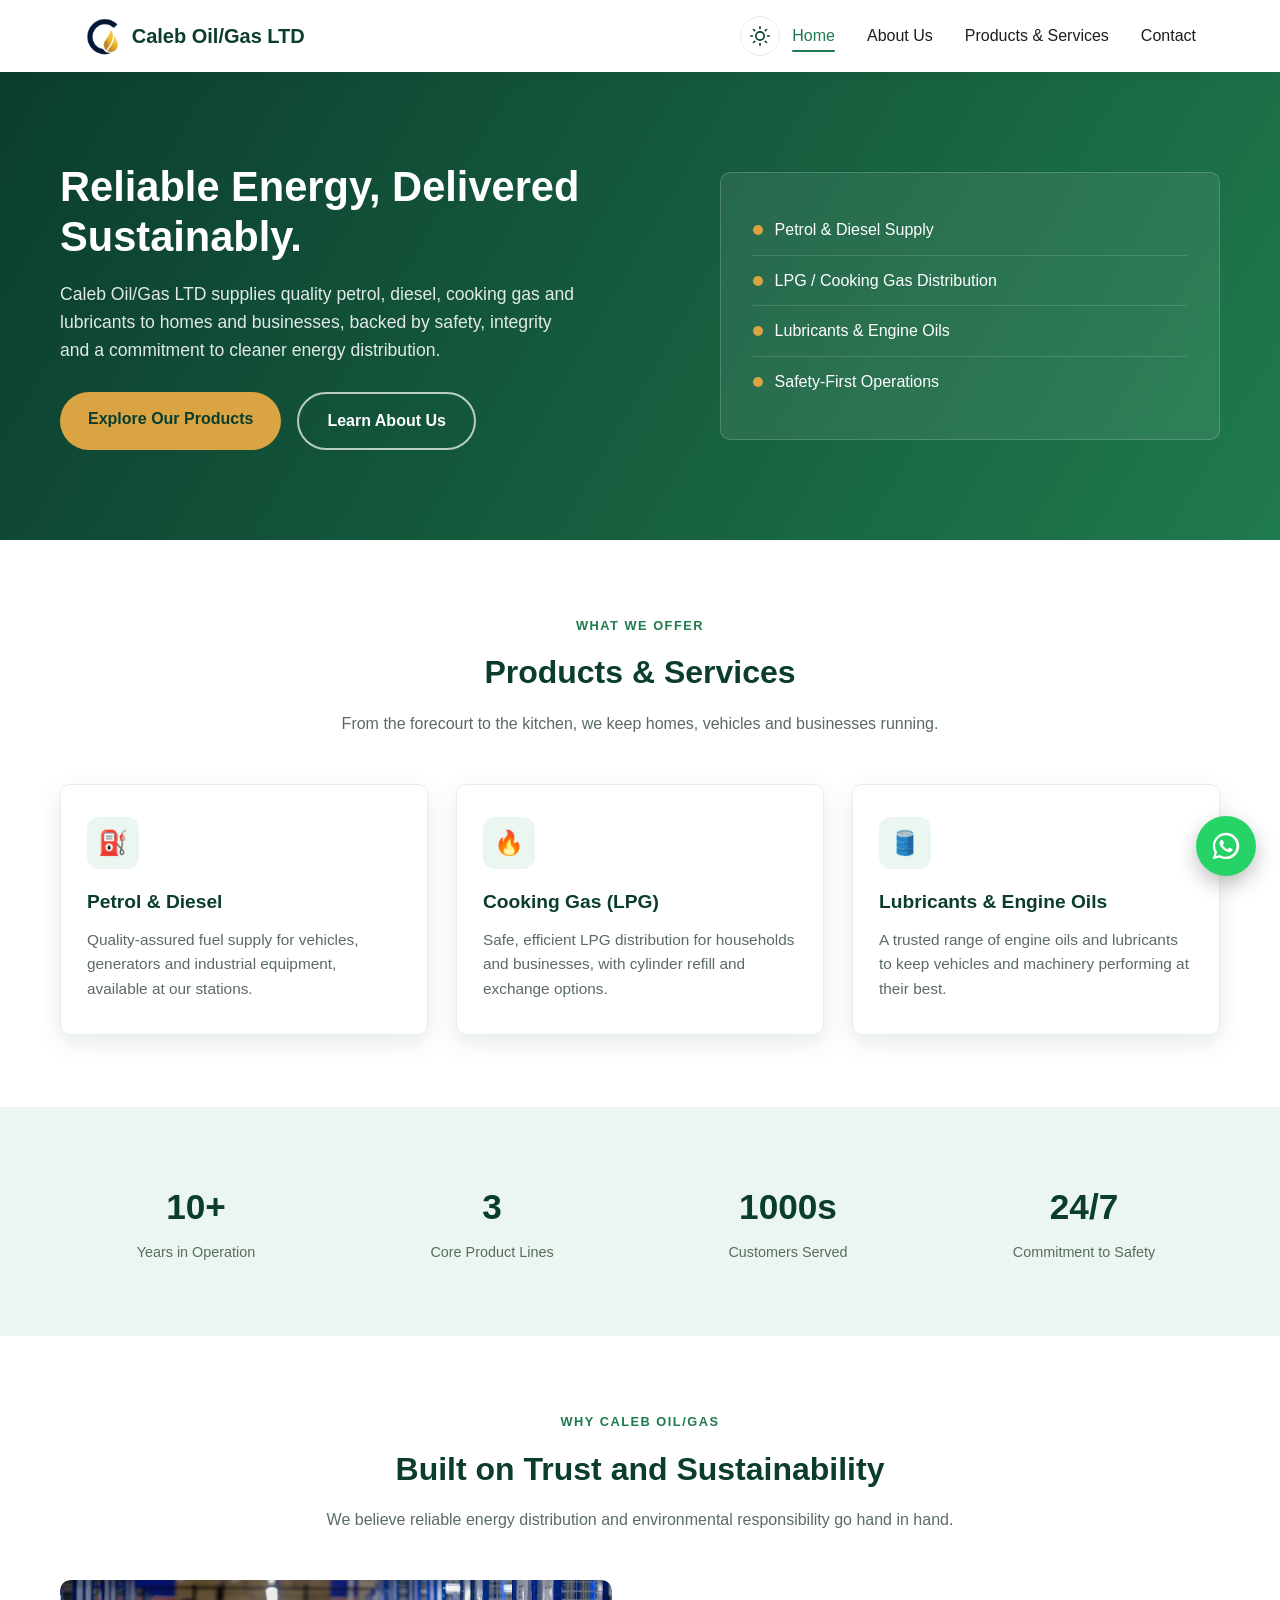
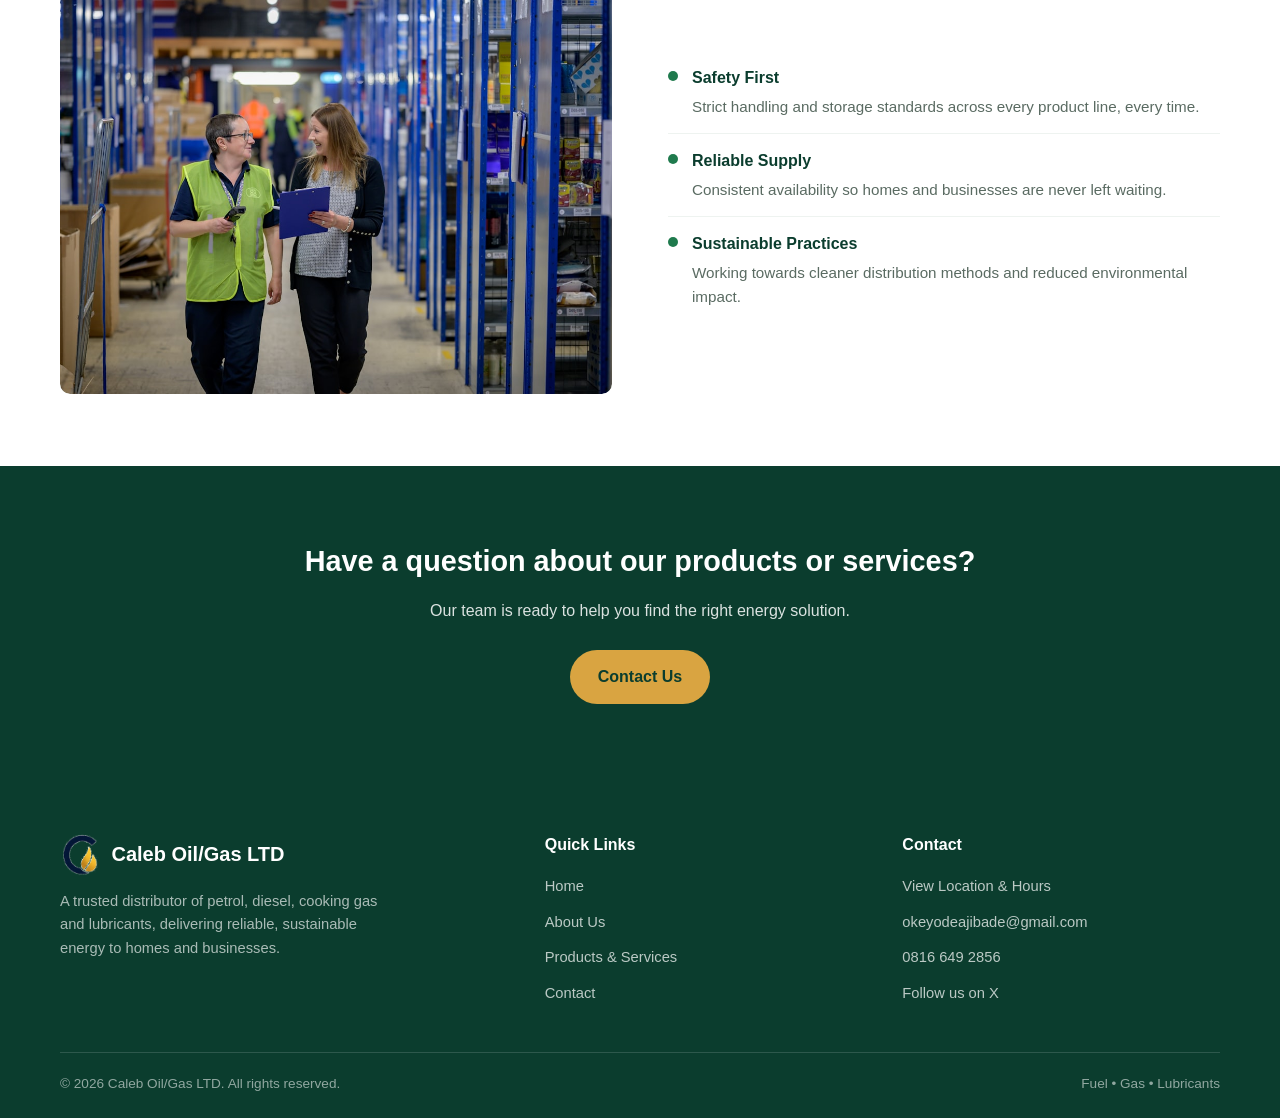
==== commit 1b0008ad: "Remove duplicate Get in Touch nav button It linked to the same Contact page as the existing Contact " ====
--- a/index.html
+++ b/index.html
@@ -71,7 +71,6 @@
         <li><a href="about.html">About Us</a></li>
         <li><a href="products.html">Products &amp; Services</a></li>
         <li><a href="contact.html">Contact</a></li>
-        <li><a href="contact.html" class="nav-cta">Get in Touch</a></li>
       </ul>
     </div>
   </nav>
--- a/css/style.css
+++ b/css/style.css
@@ -162,19 +162,6 @@
   border-radius: 2px;
 }
 
-.nav-cta {
-  background: var(--green);
-  color: var(--white) !important;
-  padding: 10px 20px;
-  border-radius: 30px;
-  font-weight: 600;
-  transition: background 0.2s ease;
-}
-
-.nav-cta:hover {
-  background: var(--green-dark);
-}
-
 .theme-toggle {
   display: flex;
   align-items: center;
@@ -289,8 +276,7 @@
   transition: transform 0.15s ease, box-shadow 0.15s ease;
 }
 
-.btn:active,
-.nav-cta:active {
+.btn:active {
   transform: scale(0.97);
 }
 
@@ -786,11 +772,6 @@
     border-bottom: 1px solid var(--border-soft);
   }
 
-  .nav-cta {
-    display: inline-block;
-    margin-top: 8px;
-  }
-
   .hero {
     padding: 56px 20px;
   }
